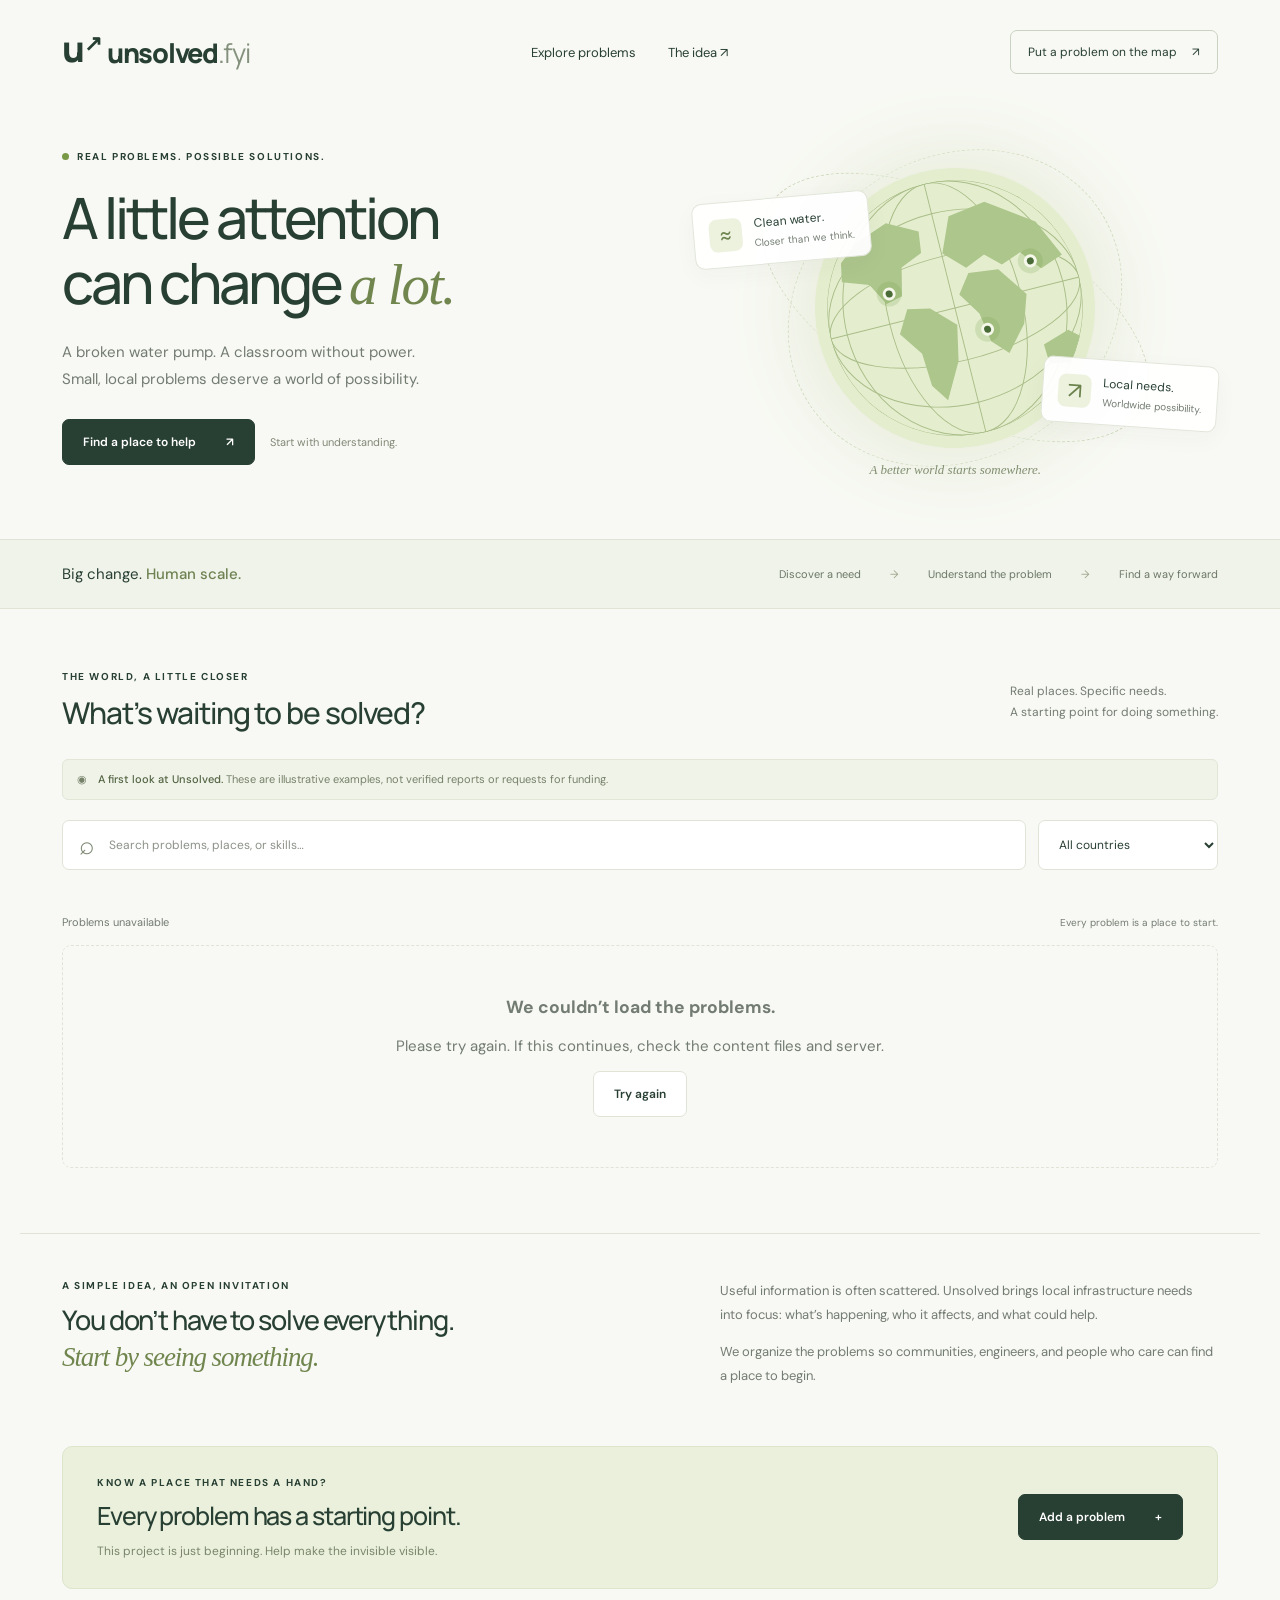
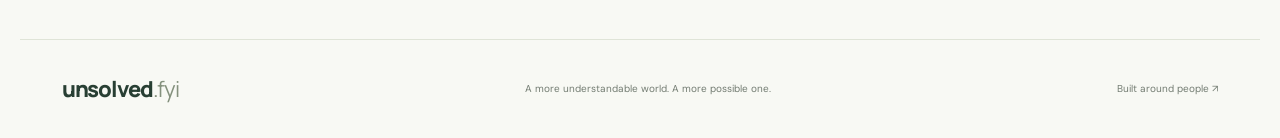
==== site/index.html @ 15fb2cff "Initial commit" ====
<!doctype html>
<html lang="en">
<head>
  <meta charset="utf-8"><meta name="viewport" content="width=device-width, initial-scale=1">
  <meta name="description" content="Discover tangible community problems, understand what is needed, and find a place to help. Unsolved makes local needs easier to understand.">
  <meta name="theme-color" content="#f7f8f2"><title>Unsolved — A little attention can change a lot.</title>
  <link rel="icon" href="data:image/svg+xml,%3Csvg xmlns='http://www.w3.org/2000/svg' viewBox='0 0 40 40'%3E%3Crect width='40' height='40' rx='12' fill='%23294031'/%3E%3Ctext x='8' y='29' fill='%23d6ee9c' font-size='30'%3Eu%3C/text%3E%3C/svg%3E">
  <link rel="stylesheet" href="styles.css"><script src="app.js" defer></script>
</head>
<body>
<a class="skip" href="#explore">Skip to problems</a>
<header class="header wrap"><a class="brand" href="./" aria-label="Unsolved home"><span class="brand-symbol">u<span>↗</span></span>unsolved<span class="brand-fyi">.fyi</span></a><nav aria-label="Main navigation"><a href="#explore">Explore problems</a><a href="#about">The idea <span aria-hidden="true">↗</span></a></nav><a class="header-cta" href="#contribute">Put a problem on the map <span aria-hidden="true">↗</span></a></header>
<main>
<section class="hero wrap"><div class="hero-copy"><p class="eyebrow"><span class="live-dot"></span> REAL PROBLEMS. POSSIBLE SOLUTIONS.</p><h1>A little attention<br>can change <em>a lot.</em></h1><p class="intro">A broken water pump. A classroom without power.<br class="desktop"> Small, local problems deserve a world of possibility.</p><a class="button primary" href="#explore">Find a place to help <span aria-hidden="true">↗</span></a><span class="hero-note">Start with understanding.</span></div><div class="hero-art" aria-hidden="true"><div class="orbit orbit-one"></div><div class="orbit orbit-two"></div><div class="globe"><svg viewBox="0 0 300 300"><defs><clipPath id="circle"><circle cx="150" cy="150" r="137"/></clipPath></defs><g clip-path="url(#circle)" fill="none" stroke="#a9bd88" stroke-width="1"><circle cx="150" cy="150" r="137"/><ellipse cx="150" cy="150" rx="72" ry="137"/><ellipse cx="150" cy="150" rx="119" ry="137"/><ellipse cx="150" cy="150" rx="137" ry="57"/><ellipse cx="150" cy="150" rx="137" ry="104"/><path d="M13 150h274M150 13v274"/><path fill="#adc68c" stroke="none" d="m64 57 36-13 32 17-3 23-24 10-7 30-18 4-13-24-28-10 4-20zm36 82 24 5 24 24-8 38-21 38-13-19-2-36-18-26zm67-86 41-6 48 34 19 41-25 9-18-22-22 8-16-15-22 9-21-21zm6 64 32 4 23 33-10 30-23 27-16-17-5-32-16-25zm60 94 29-9 22 19-12 19-38-8z"/></g></svg><span class="map-pin pin-one"></span><span class="map-pin pin-two"></span><span class="map-pin pin-three"></span></div><div class="float-card float-one"><span class="mini-icon">≈</span><div>Clean water.<small>Closer than we think.</small></div></div><div class="float-card float-two"><span class="mini-icon">↗</span><div>Local needs.<small>Worldwide possibility.</small></div></div><span class="art-caption">A better world starts somewhere.</span></div></section>
<section class="mission-strip"><div class="wrap strip-inner"><p>Big change. <strong>Human scale.</strong></p><span>Discover a need <b>→</b> Understand the problem <b>→</b> Find a way forward</span></div></section>
<section id="explore" class="explore wrap"><div class="section-heading"><div><p class="eyebrow">THE WORLD, A LITTLE CLOSER</p><h2>What’s waiting to be solved?</h2></div><p>Real places. Specific needs.<br>A starting point for doing something.</p></div><div class="sample-notice"><span aria-hidden="true">◉</span><p><strong>A first look at Unsolved.</strong> These are illustrative examples, not verified reports or requests for funding.</p></div><div class="search-row"><label class="search-box"><span aria-hidden="true">⌕</span><input type="search" id="search" placeholder="Search problems, places, or skills…" aria-label="Search problems, places, or skills"></label><label class="country-label"><span class="sr-only">Filter by country</span><select id="country"><option value="">All countries</option></select></label></div><div id="categories" class="categories" role="group" aria-label="Filter by category"></div><div class="results-bar"><span id="result-count" role="status" aria-live="polite">Loading problems…</span><button id="clear" class="text-button" hidden>Clear filters ↺</button><span class="results-hint">Every problem is a place to start.</span></div><div id="problems" class="grid"></div><div id="empty" class="empty" hidden><h3>No problems found.</h3><p>Try another place, skill, or category.</p><button class="button" id="reset">Reset filters</button></div><div id="error" class="empty" hidden><h3>We couldn’t load the problems.</h3><p>Please try again. If this continues, check the content files and server.</p><button class="button" onclick="location.reload()">Try again</button></div></section>
<section class="about wrap" id="about"><div><p class="eyebrow">A SIMPLE IDEA, AN OPEN INVITATION</p><h2>You don’t have to solve everything.<br><em>Start by seeing something.</em></h2></div><div><p>Useful information is often scattered. Unsolved brings local infrastructure needs into focus: what’s happening, who it affects, and what could help.</p><p>We organize the problems so communities, engineers, and people who care can find a place to begin.</p></div></section>
<section class="contribute wrap" id="contribute"><div><p class="eyebrow">KNOW A PLACE THAT NEEDS A HAND?</p><h2>Every problem has a starting point.</h2><p>This project is just beginning. Help make the invisible visible.</p></div><button class="button primary" id="contribute-button">Add a problem <span aria-hidden="true">+</span></button></section>
</main><footer class="wrap"><a class="brand" href="./">unsolved<span class="brand-fyi">.fyi</span></a><span>A more understandable world. A more possible one.</span><a href="#about">Built around people ↗</a></footer>
<dialog id="detail"><button class="close" aria-label="Close dialog">×</button><div id="detail-content"></div></dialog>
<noscript><p class="wrap">Please enable JavaScript to browse and filter the problem records.</p></noscript>
</body></html>
---- site/styles.css ----
@import url('https://fonts.googleapis.com/css2?family=DM+Sans:wght@400;500;600;700&family=Manrope:wght@400;500;600;700;800&display=swap');
:root{--bg:#f8f9f4;--ink:#283f33;--muted:#737c72;--line:#dfe4d7;--lime:#d4ec9b;--green:#304f3a}*{box-sizing:border-box}html{scroll-behavior:smooth;scroll-padding-top:24px}body{margin:0;background:var(--bg);color:var(--ink);font:15px 'DM Sans',sans-serif}button,input,select{font:inherit}button,a,input,select{-webkit-tap-highlight-color:transparent}a{color:inherit;text-decoration:none}button,a,select{cursor:pointer}button:focus-visible,a:focus-visible,input:focus-visible,select:focus-visible{outline:3px solid #74964e;outline-offset:4px}.wrap{max-width:1240px;margin:auto;padding-left:42px;padding-right:42px}.header{height:104px;display:flex;align-items:center;justify-content:space-between;gap:24px}.brand{display:flex;align-items:center;font-family:Manrope,sans-serif;font-size:27px;font-weight:800;letter-spacing:-1.3px}.brand-fyi{font-weight:400;color:#84917d}.brand-symbol{display:inline-block;position:relative;width:35px;height:36px;margin-right:10px;font-size:36px;line-height:29px;letter-spacing:-5px}.brand-symbol span{font-size:22px;position:absolute;right:0;top:-5px}.header nav{display:flex;gap:32px;font-size:13px}.header-cta{font-size:12px;border:1px solid #cad3c2;border-radius:7px;padding:13px 17px}.header-cta span{margin-left:12px}.hero{min-height:435px;display:grid;grid-template-columns:1.2fr 1fr;align-items:center;padding-top:27px;padding-bottom:55px}.eyebrow{font-size:10px;letter-spacing:1.6px;font-weight:700;display:flex;align-items:center;gap:8px}.live-dot{width:7px;height:7px;background:#799947;border-radius:50%}h1,h2,h3,p{margin-top:0}h1{font-family:Manrope,sans-serif;font-size:57px;font-weight:500;letter-spacing:-3px;line-height:1.13;margin:22px 0}em{font-family:Georgia,serif;font-weight:400;color:#71864f}h1 em{letter-spacing:-2px}.intro{font-size:15px;line-height:1.8;color:var(--muted);margin-bottom:26px}.button{display:inline-flex;align-items:center;justify-content:center;gap:30px;padding:14px 20px;border:1px solid var(--line);border-radius:7px;background:white;font-size:12px;font-weight:600;color:var(--ink)}.primary{background:var(--ink);color:white;border-color:var(--ink)}.primary:hover{background:#456043}.hero-note{margin-left:15px;color:#818876;font-size:11px}.hero-art{height:340px;position:relative;display:flex;align-items:center;justify-content:center;isolation:isolate}.globe{width:280px;height:280px;border-radius:50%;background:#e4edcd;transform:rotate(-14deg);position:relative;box-shadow:0 0 70px 20px #e8eddc}.globe svg{width:100%;height:100%}.orbit{position:absolute;border:1px dashed #cbd6b9;border-radius:50%;width:350px;height:300px;transform:rotate(-35deg)}.orbit-two{width:425px;height:205px;transform:rotate(28deg)}.float-card{position:absolute;display:flex;align-items:center;gap:12px;border:1px solid #e2e6da;background:#fffffff2;border-radius:10px;padding:15px;font-size:12px;box-shadow:0 7px 25px #34432e09;transform:rotate(-5deg)}.float-card small{display:block;color:var(--muted);margin-top:5px;font-size:10px}.float-one{left:0;top:59px}.float-two{right:0;bottom:51px;transform:rotate(4deg)}.mini-icon{width:33px;height:33px;background:#edf2df;color:#6b824c;border-radius:8px;display:grid;place-items:center;font-size:23px}.art-caption{position:absolute;bottom:0;font:italic 13px Georgia,serif;color:#818e70}.map-pin{position:absolute;width:13px;height:13px;background:#496b37;border:3px solid #f4f7e9;border-radius:50%;box-shadow:0 0 0 6px #719c4930}.pin-one{top:37%;left:26%}.pin-two{top:58%;left:57%}.pin-three{top:38%;left:78%}.mission-strip{border-top:1px solid var(--line);border-bottom:1px solid var(--line);background:#f0f3e9}.strip-inner{min-height:68px;display:flex;align-items:center;justify-content:space-between}.strip-inner p{margin:0;font-size:15px}.strip-inner p strong{font-weight:500;color:#6e8252}.strip-inner>span{font-size:11px;color:#6b7768}.strip-inner b{font-weight:400;margin:0 26px;color:#9ca68c}.explore{padding-top:61px;padding-bottom:65px}.section-heading{display:flex;justify-content:space-between;align-items:center;margin-bottom:25px}h2{font-family:Manrope,sans-serif;font-size:30px;line-height:1.35;font-weight:500;letter-spacing:-1.1px;margin-bottom:0}.section-heading>p{font-size:12px;color:var(--muted);line-height:1.7;margin:0}.sample-notice{border:1px solid #e1e6d7;border-radius:6px;padding:11px 14px;display:flex;align-items:center;gap:11px;background:#f0f3e8;color:#76816a;font-size:11px;margin-bottom:20px}.sample-notice p{margin:0;line-height:1.6}.sample-notice strong{color:#526343;font-weight:500}.search-row{display:flex;gap:12px}.search-box{display:flex;align-items:center;gap:12px;border:1px solid var(--line);background:white;border-radius:7px;padding:0 16px;flex:1}.search-box>span{font-size:26px;color:#7d8873}.search-box input{width:100%;height:48px;border:0;background:transparent;outline-offset:0;font-size:12px;color:var(--ink)}input::placeholder{color:#8c9389}.country-label select{height:50px;min-width:180px;border:1px solid var(--line);border-radius:7px;padding:0 35px 0 16px;background:white;color:var(--ink);font-size:12px}.categories{display:flex;gap:9px;margin-top:18px;flex-wrap:wrap}.category{background:transparent;border:1px solid var(--line);border-radius:6px;padding:10px 14px;font-size:11px;color:#66735e}.category[aria-pressed=true]{background:var(--ink);color:white;border-color:var(--ink)}.category:hover{border-color:#768c63}.results-bar{display:flex;align-items:center;gap:14px;font-size:11px;color:var(--muted);margin:27px 0 16px}.results-hint{margin-left:auto;font-size:10px}.text-button{background:none;border:0;text-decoration:underline;font-size:11px;color:var(--ink)}.grid{display:grid;grid-template-columns:repeat(3,minmax(0,1fr));gap:20px}.card{background:#fff;border:1px solid var(--line);border-radius:10px;overflow:hidden;transition:transform .18s,box-shadow .18s}.card:hover{transform:translateY(-3px);box-shadow:0 10px 28px #334b3010}.card-top{height:113px;background:var(--tint);position:relative;overflow:hidden;display:flex;align-items:center;padding:23px}.card-icon{font:65px Georgia,serif;color:var(--accent);position:relative;z-index:1}.card-top:after,.card-top:before{content:'';position:absolute;border:1px solid var(--accent);opacity:.18;width:150px;height:150px;border-radius:50%;right:-16px;top:-12px}.card-top:after{right:30px;top:27px;width:100px;height:100px}.sample-tag{position:absolute;right:14px;top:14px;font-size:9px;padding:5px 8px;border-radius:4px;background:#ffffffa8;color:#596653}.card-body{padding:20px}.card-meta{display:flex;align-items:center;justify-content:space-between;gap:6px;margin-bottom:12px;font-size:9px;text-transform:uppercase;letter-spacing:1px;color:#849079}.card h3{font-family:Manrope,sans-serif;font-size:17px;line-height:1.45;letter-spacing:-.4px;font-weight:600;margin-bottom:10px}.card h3 a:after{content:''}.card-summary{color:var(--muted);font-size:12px;line-height:1.75;margin-bottom:17px}.needs{display:flex;gap:5px;flex-wrap:wrap}.need{background:#f4f5ef;border-radius:4px;font-size:9px;padding:5px 7px;color:#7a826e}.card-bottom{margin-top:19px;padding-top:15px;border-top:1px solid #ecefe6;display:flex;justify-content:space-between;align-items:center;font-size:10px;color:#7b8473}.card-bottom a{color:var(--ink);font-weight:600}.about{border-top:1px solid var(--line);padding-top:45px;padding-bottom:45px;display:grid;grid-template-columns:1.2fr 1fr;gap:60px}.about h2{font-size:27px}.about>div>p:not(.eyebrow){font-size:13px;color:var(--muted);line-height:1.85}.contribute{background:#eaf0dc;border:1px solid #dce5cc;border-radius:10px;padding:29px 34px;max-width:1156px;display:flex;align-items:center;justify-content:space-between;gap:20px;margin-bottom:50px}.contribute h2{font-size:25px}.contribute p:last-child{font-size:12px;color:#7a856c;margin:10px 0 0}footer{border-top:1px solid var(--line);min-height:99px;display:flex;align-items:center;justify-content:space-between;gap:20px}footer .brand{font-size:22px}footer>span,footer>a:last-child{font-size:10px;color:var(--muted)}dialog{border:1px solid var(--line);border-radius:16px;padding:36px;max-width:640px;width:calc(100% - 32px);max-height:85vh;color:var(--ink);background:var(--bg)}dialog::backdrop{background:#15281b88;backdrop-filter:blur(3px)}.close{position:absolute;right:14px;top:12px;border:0;background:transparent;font-size:28px;color:var(--ink);padding:4px 10px}dialog h2{margin:18px 0}dialog h3{font-size:14px;margin:24px 0 8px}dialog p,dialog li{font-size:14px;line-height:1.8;color:#687460}dialog a{text-decoration:underline}dialog code{background:#e8eddf;padding:2px 5px;overflow-wrap:anywhere}dialog .detail-label{display:inline-block;background:#e6edda;padding:5px 9px;border-radius:4px;font-size:11px}.empty{text-align:center;padding:50px 20px;border:1px dashed var(--line);border-radius:9px;color:var(--muted)}[hidden]{display:none!important}.sr-only,.skip:not(:focus){position:absolute;width:1px;height:1px;padding:0;margin:-1px;overflow:hidden;clip:rect(0,0,0,0);white-space:nowrap;border:0}.skip:focus{position:fixed;top:8px;left:8px;z-index:10;background:white;padding:12px}
@media(min-width:1450px){.hero{padding-top:45px;padding-bottom:65px}.hero-art{height:360px}}@media(max-width:1000px){.wrap{padding-left:28px;padding-right:28px}h1{font-size:46px}.hero-note{display:block;margin:14px 0}.float-one{left:-5px}.float-two{right:-10px}.globe{width:230px;height:230px}.orbit{width:270px;height:260px}.orbit-two{width:310px;height:175px}.grid{gap:14px}.contribute{margin-left:28px;margin-right:28px}.header nav{gap:20px}.strip-inner b{margin:0 12px}}@media(max-width:720px){.header{height:80px}.header-cta{display:none}.header nav{font-size:11px}.brand{font-size:23px}.hero{grid-template-columns:1fr;padding-top:22px;padding-bottom:30px}.hero-copy{text-align:center}.hero-copy .eyebrow{justify-content:center}h1{font-size:47px}.hero-art{height:280px;margin-top:20px;max-width:390px;width:100%;justify-self:center}.float-one{left:0;top:34px}.float-two{right:0;bottom:40px}.hero-note{display:inline;margin-left:12px}.strip-inner{flex-direction:column;justify-content:center;gap:10px;padding-top:15px;padding-bottom:15px}.strip-inner>span{font-size:9px}.strip-inner b{margin:0 7px}.explore{padding-top:36px;padding-bottom:36px}.section-heading{align-items:flex-start}.section-heading>p{display:none}h2{font-size:25px}.grid{grid-template-columns:repeat(2,minmax(0,1fr))}.country-label select{min-width:135px;width:135px}.card-body{padding:15px}.card-meta{font-size:8px;letter-spacing:.6px}.card h3{font-size:16px}.results-hint{display:none}.about{grid-template-columns:1fr;gap:22px;padding-top:32px;padding-bottom:25px}.about h2{font-size:25px}.contribute{flex-direction:column;align-items:flex-start;padding:25px;margin-bottom:30px}.contribute h2{font-size:23px}footer{flex-wrap:wrap;justify-content:flex-start;padding-top:25px;padding-bottom:25px}footer>span{order:3;width:100%}footer>a:last-child{margin-left:auto}}@media(max-width:440px){.wrap{padding-left:20px;padding-right:20px}.header nav{gap:14px}h1{font-size:42px}.intro{font-size:13px}.hero-note{font-size:9px;margin-left:8px}.grid{grid-template-columns:1fr}.card-top{height:110px}.search-row{flex-direction:column}.country-label select{width:100%}.category{padding:9px 11px}.contribute{margin-left:20px;margin-right:20px}.eyebrow{font-size:9px}.sample-notice{align-items:flex-start}.card-summary{min-height:0}.desktop{display:none}dialog{padding:28px 22px}}
@media(prefers-reduced-motion:reduce){html{scroll-behavior:auto}*{transition:none!important}}

/* Community submissions */
#submission-form{display:grid;gap:17px;margin-top:24px}#submission-form label{display:flex;flex-direction:column;gap:7px;font-size:12px;font-weight:600;min-width:0}.form-row{display:grid;grid-template-columns:1fr 1fr;gap:16px}#submission-form input,#submission-form textarea,#submission-form select{width:100%;border:1px solid #ccd5c3;border-radius:7px;padding:12px;background:white;color:var(--ink);font:inherit;font-size:16px}#submission-form textarea{resize:vertical;min-height:115px}.optional{font-weight:400;color:var(--muted)}dialog .form-note{font-size:11px;line-height:1.7;margin:0;font-weight:400}#submission-form .button{justify-self:start;min-width:165px}button:disabled{opacity:.65;cursor:wait}dialog .form-error{background:#faeae4;border:1px solid #dfb9a9;border-radius:7px;padding:12px;color:#87432f;font-size:12px;margin:0}.form-trap{position:absolute;left:-10000px;width:1px;height:1px;overflow:hidden}.submission-success{text-align:center;padding:15px 0}.submission-success .eyebrow{justify-content:center;margin-top:22px}.success-mark{display:grid;place-items:center;width:64px;height:64px;border-radius:50%;background:var(--lime);font-size:29px;margin:auto}.submission-success .button{margin-top:12px}@media(max-width:520px){.form-row{grid-template-columns:1fr}#submission-form .button{width:100%}}

.help-needs{background:#edf2e4;border:1px solid var(--line);border-radius:9px;padding:18px;margin:22px 0}.help-needs h3{margin-top:0}.help-needs ul{padding-left:20px}.form-actions{display:flex;gap:10px;flex-wrap:wrap}
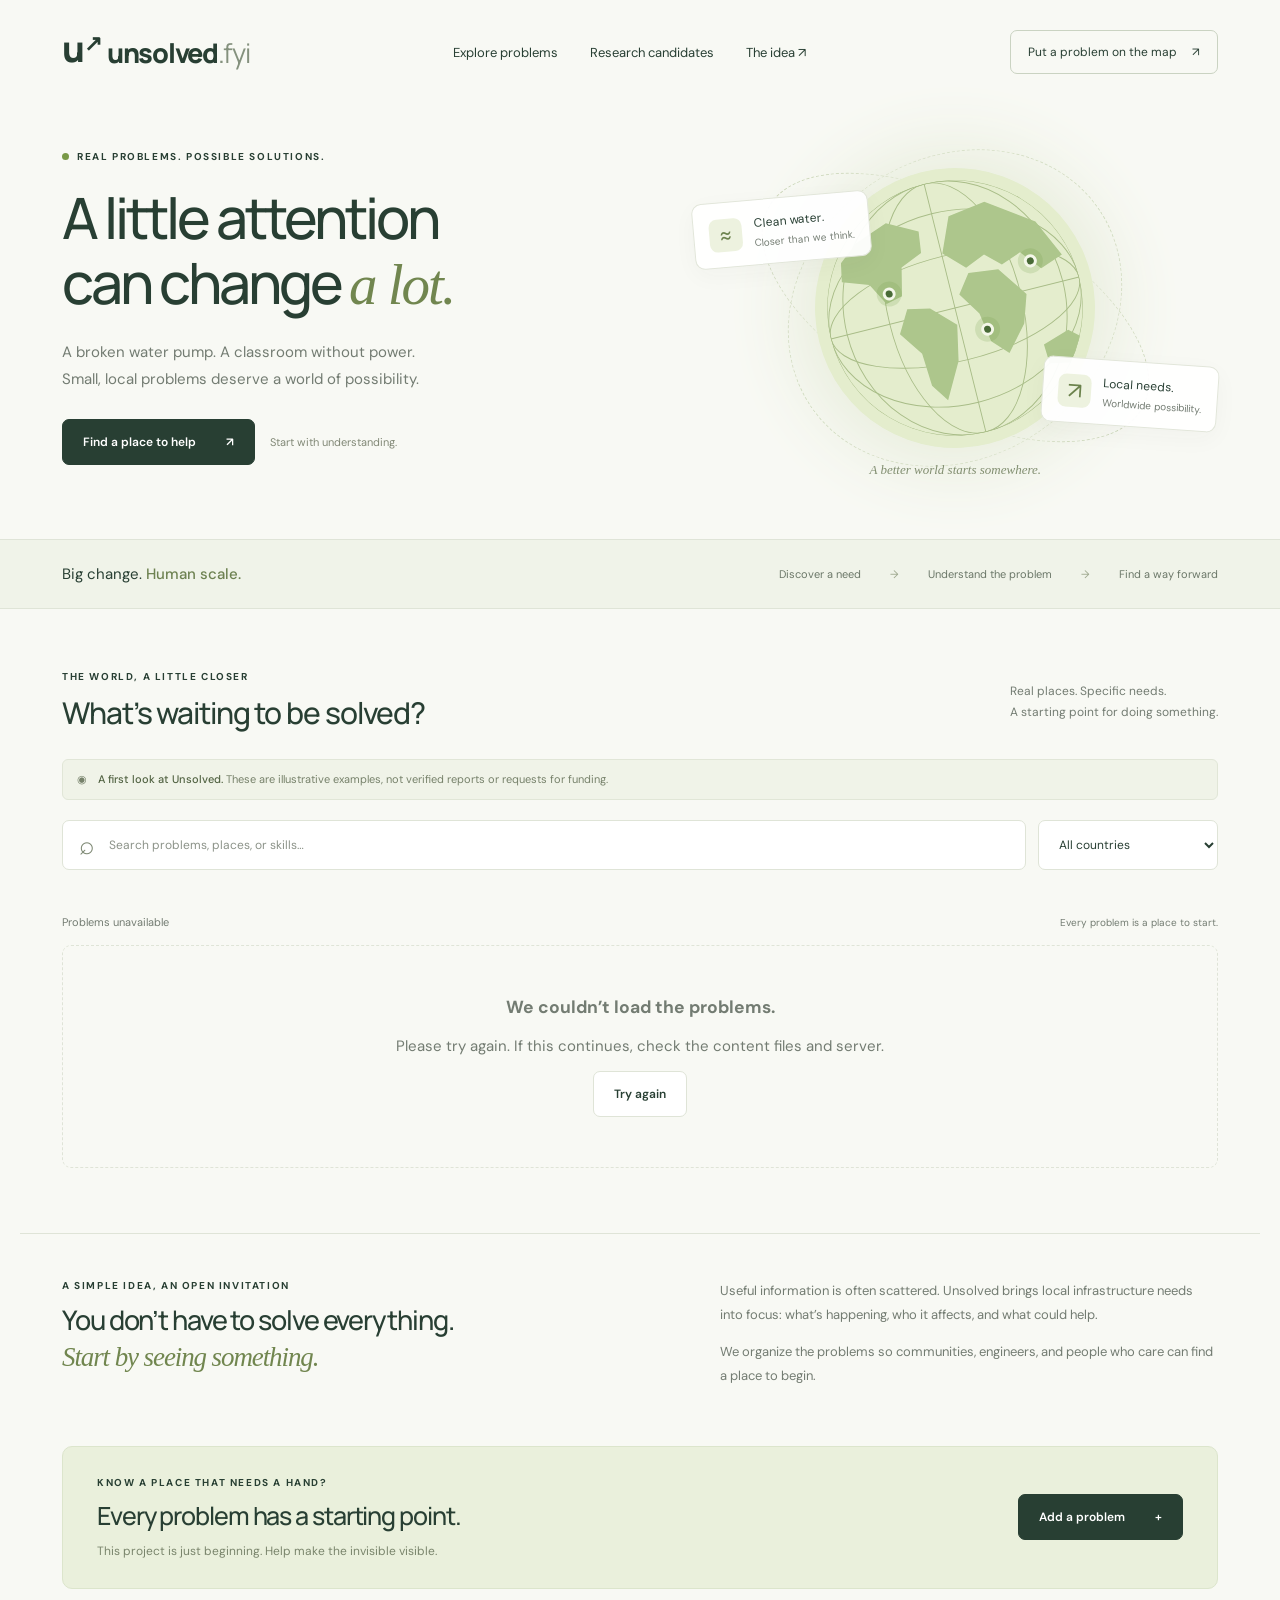
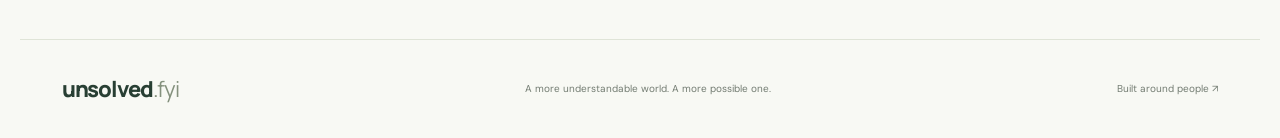
==== commit 54876492: "adding research candidates" ====
--- a/site/index.html
+++ b/site/index.html
@@ -9,7 +9,7 @@
 </head>
 <body>
 <a class="skip" href="#explore">Skip to problems</a>
-<header class="header wrap"><a class="brand" href="./" aria-label="Unsolved home"><span class="brand-symbol">u<span>↗</span></span>unsolved<span class="brand-fyi">.fyi</span></a><nav aria-label="Main navigation"><a href="#explore">Explore problems</a><a href="#about">The idea <span aria-hidden="true">↗</span></a></nav><a class="header-cta" href="#contribute">Put a problem on the map <span aria-hidden="true">↗</span></a></header>
+<header class="header wrap"><a class="brand" href="./" aria-label="Unsolved home"><span class="brand-symbol">u<span>↗</span></span>unsolved<span class="brand-fyi">.fyi</span></a><nav aria-label="Main navigation"><a href="#explore">Explore problems</a><a href="research.html">Research candidates</a><a href="#about">The idea <span aria-hidden="true">↗</span></a></nav><a class="header-cta" href="#contribute">Put a problem on the map <span aria-hidden="true">↗</span></a></header>
 <main>
 <section class="hero wrap"><div class="hero-copy"><p class="eyebrow"><span class="live-dot"></span> REAL PROBLEMS. POSSIBLE SOLUTIONS.</p><h1>A little attention<br>can change <em>a lot.</em></h1><p class="intro">A broken water pump. A classroom without power.<br class="desktop"> Small, local problems deserve a world of possibility.</p><a class="button primary" href="#explore">Find a place to help <span aria-hidden="true">↗</span></a><span class="hero-note">Start with understanding.</span></div><div class="hero-art" aria-hidden="true"><div class="orbit orbit-one"></div><div class="orbit orbit-two"></div><div class="globe"><svg viewBox="0 0 300 300"><defs><clipPath id="circle"><circle cx="150" cy="150" r="137"/></clipPath></defs><g clip-path="url(#circle)" fill="none" stroke="#a9bd88" stroke-width="1"><circle cx="150" cy="150" r="137"/><ellipse cx="150" cy="150" rx="72" ry="137"/><ellipse cx="150" cy="150" rx="119" ry="137"/><ellipse cx="150" cy="150" rx="137" ry="57"/><ellipse cx="150" cy="150" rx="137" ry="104"/><path d="M13 150h274M150 13v274"/><path fill="#adc68c" stroke="none" d="m64 57 36-13 32 17-3 23-24 10-7 30-18 4-13-24-28-10 4-20zm36 82 24 5 24 24-8 38-21 38-13-19-2-36-18-26zm67-86 41-6 48 34 19 41-25 9-18-22-22 8-16-15-22 9-21-21zm6 64 32 4 23 33-10 30-23 27-16-17-5-32-16-25zm60 94 29-9 22 19-12 19-38-8z"/></g></svg><span class="map-pin pin-one"></span><span class="map-pin pin-two"></span><span class="map-pin pin-three"></span></div><div class="float-card float-one"><span class="mini-icon">≈</span><div>Clean water.<small>Closer than we think.</small></div></div><div class="float-card float-two"><span class="mini-icon">↗</span><div>Local needs.<small>Worldwide possibility.</small></div></div><span class="art-caption">A better world starts somewhere.</span></div></section>
 <section class="mission-strip"><div class="wrap strip-inner"><p>Big change. <strong>Human scale.</strong></p><span>Discover a need <b>→</b> Understand the problem <b>→</b> Find a way forward</span></div></section>
--- a/site/styles.css
+++ b/site/styles.css
@@ -7,3 +7,8 @@
 #submission-form{display:grid;gap:17px;margin-top:24px}#submission-form label{display:flex;flex-direction:column;gap:7px;font-size:12px;font-weight:600;min-width:0}.form-row{display:grid;grid-template-columns:1fr 1fr;gap:16px}#submission-form input,#submission-form textarea,#submission-form select{width:100%;border:1px solid #ccd5c3;border-radius:7px;padding:12px;background:white;color:var(--ink);font:inherit;font-size:16px}#submission-form textarea{resize:vertical;min-height:115px}.optional{font-weight:400;color:var(--muted)}dialog .form-note{font-size:11px;line-height:1.7;margin:0;font-weight:400}#submission-form .button{justify-self:start;min-width:165px}button:disabled{opacity:.65;cursor:wait}dialog .form-error{background:#faeae4;border:1px solid #dfb9a9;border-radius:7px;padding:12px;color:#87432f;font-size:12px;margin:0}.form-trap{position:absolute;left:-10000px;width:1px;height:1px;overflow:hidden}.submission-success{text-align:center;padding:15px 0}.submission-success .eyebrow{justify-content:center;margin-top:22px}.success-mark{display:grid;place-items:center;width:64px;height:64px;border-radius:50%;background:var(--lime);font-size:29px;margin:auto}.submission-success .button{margin-top:12px}@media(max-width:520px){.form-row{grid-template-columns:1fr}#submission-form .button{width:100%}}
 
 .help-needs{background:#edf2e4;border:1px solid var(--line);border-radius:9px;padding:18px;margin:22px 0}.help-needs h3{margin-top:0}.help-needs ul{padding-left:20px}.form-actions{display:flex;gap:10px;flex-wrap:wrap}
+
+.research-card h2{font-size:20px}.research-card h3{font-size:12px;margin:18px 0 7px}.research-card p{font-size:12px;line-height:1.7;color:var(--muted)}.research-card .research-status{display:inline-block;background:#edf2e4;border-radius:4px;padding:4px 8px;margin:0 0 12px;color:var(--ink);font-size:10px}.research-card summary{cursor:pointer;color:var(--ink);font-size:12px;margin-top:20px}.research-card a{text-decoration:underline}.research-card li{margin-bottom:12px}.research-card .card-bottom{gap:10px;flex-wrap:wrap}.research-card{align-self:start;overflow-wrap:anywhere}@media(max-width:720px){.header{flex-wrap:wrap;height:auto;min-height:90px;padding-top:15px;padding-bottom:15px}.header nav{flex-wrap:wrap;gap:12px}}
+
+/* Keep research filters comfortable on tablets and small screens. */
+body:has(#research-list) .search-row{flex-wrap:wrap}body:has(#research-list) .search-box{min-width:240px}@media(max-width:720px){body:has(#research-list) .search-box{flex-basis:100%}body:has(#research-list) .country-label{flex:1}body:has(#research-list) .country-label select{width:100%}}
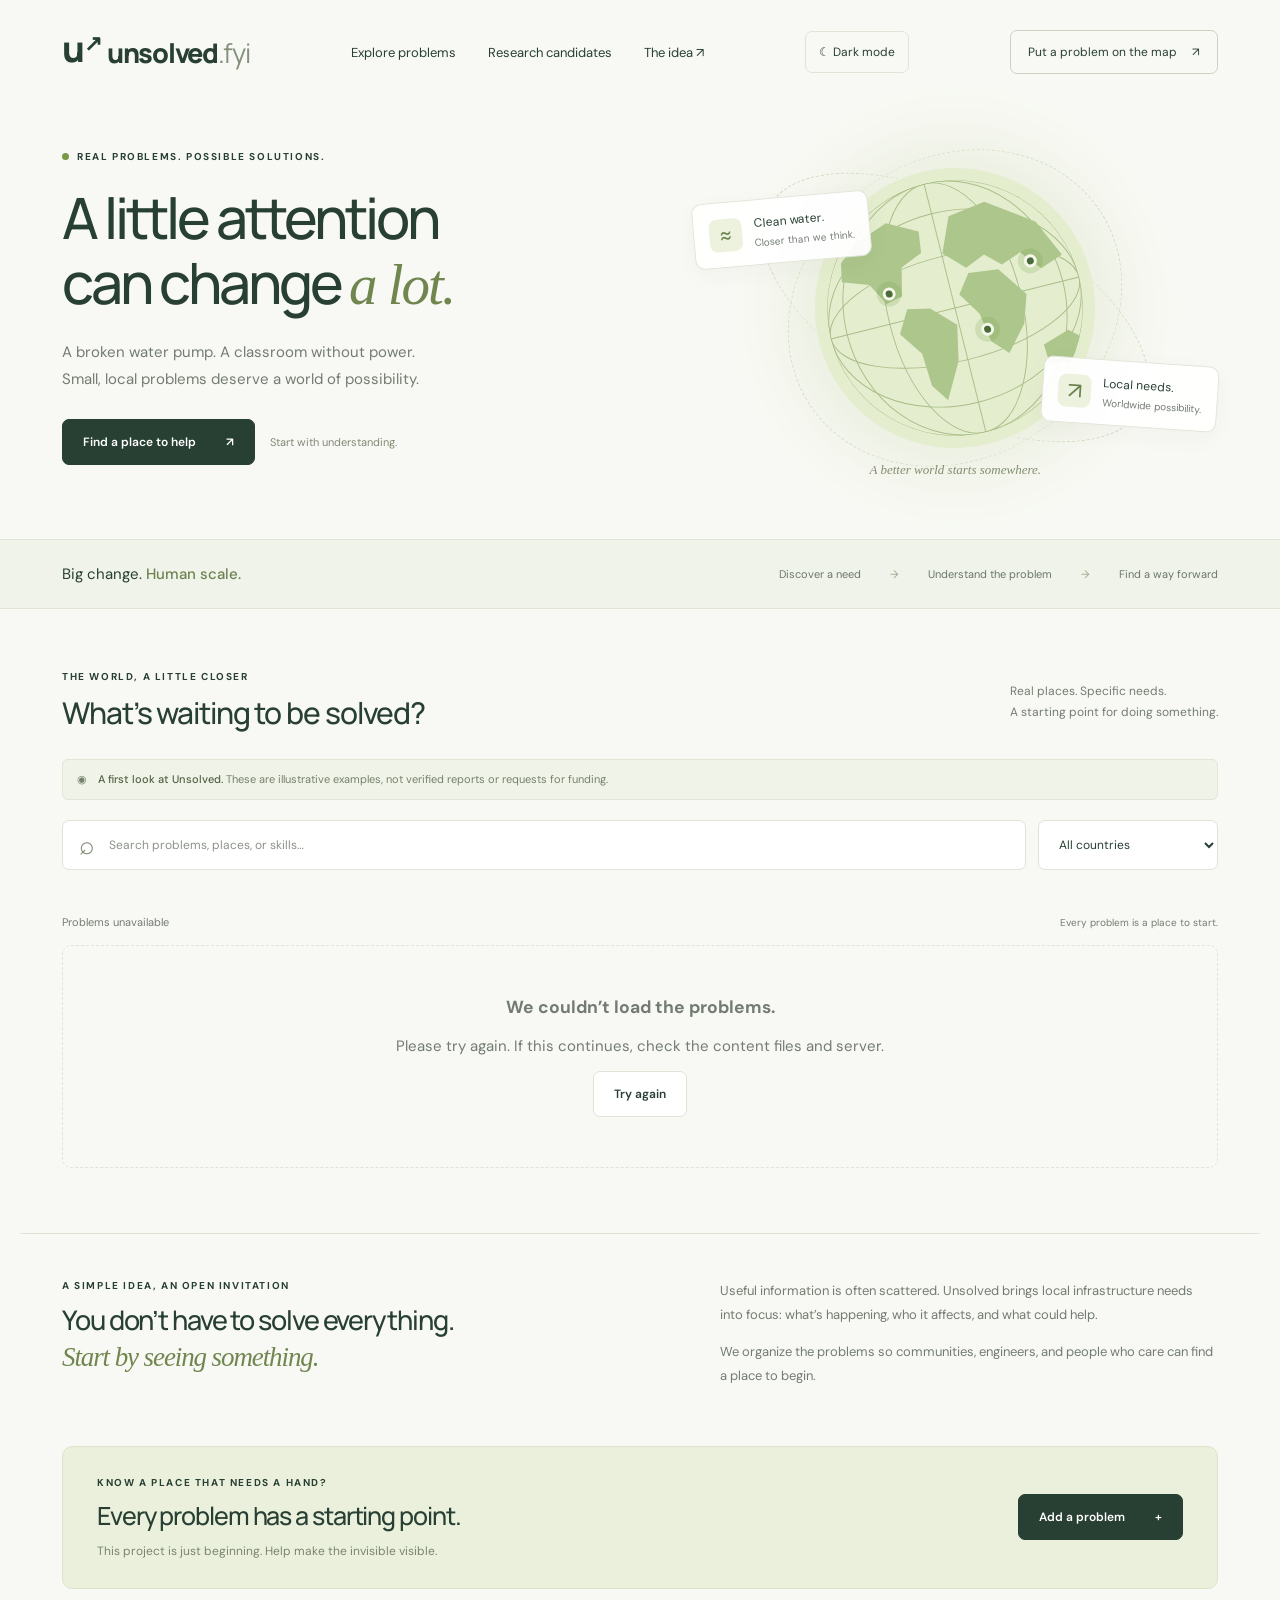
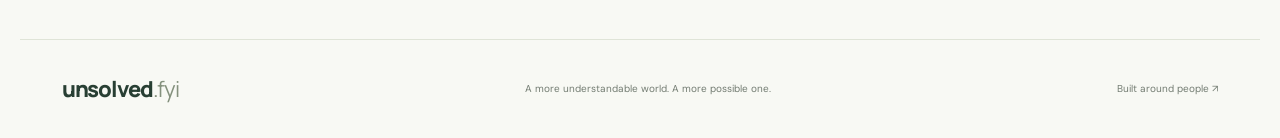
==== commit 890d1db3: "Dark mode" ====
--- a/site/index.html
+++ b/site/index.html
@@ -5,11 +5,11 @@
   <meta name="description" content="Discover tangible community problems, understand what is needed, and find a place to help. Unsolved makes local needs easier to understand.">
   <meta name="theme-color" content="#f7f8f2"><title>Unsolved — A little attention can change a lot.</title>
   <link rel="icon" href="data:image/svg+xml,%3Csvg xmlns='http://www.w3.org/2000/svg' viewBox='0 0 40 40'%3E%3Crect width='40' height='40' rx='12' fill='%23294031'/%3E%3Ctext x='8' y='29' fill='%23d6ee9c' font-size='30'%3Eu%3C/text%3E%3C/svg%3E">
-  <link rel="stylesheet" href="styles.css"><script src="app.js" defer></script>
+  <script src="theme.js"></script><link rel="stylesheet" href="styles.css"><script src="app.js" defer></script>
 </head>
 <body>
 <a class="skip" href="#explore">Skip to problems</a>
-<header class="header wrap"><a class="brand" href="./" aria-label="Unsolved home"><span class="brand-symbol">u<span>↗</span></span>unsolved<span class="brand-fyi">.fyi</span></a><nav aria-label="Main navigation"><a href="#explore">Explore problems</a><a href="research.html">Research candidates</a><a href="#about">The idea <span aria-hidden="true">↗</span></a></nav><a class="header-cta" href="#contribute">Put a problem on the map <span aria-hidden="true">↗</span></a></header>
+<header class="header wrap"><a class="brand" href="./" aria-label="Unsolved home"><span class="brand-symbol">u<span>↗</span></span>unsolved<span class="brand-fyi">.fyi</span></a><nav aria-label="Main navigation"><a href="#explore">Explore problems</a><a href="research.html">Research candidates</a><a href="#about">The idea <span aria-hidden="true">↗</span></a></nav><button id="theme-toggle" class="theme-toggle" type="button" aria-label="Switch to dark mode" aria-pressed="false">☾ Dark mode</button><a class="header-cta" href="#contribute">Put a problem on the map <span aria-hidden="true">↗</span></a></header>
 <main>
 <section class="hero wrap"><div class="hero-copy"><p class="eyebrow"><span class="live-dot"></span> REAL PROBLEMS. POSSIBLE SOLUTIONS.</p><h1>A little attention<br>can change <em>a lot.</em></h1><p class="intro">A broken water pump. A classroom without power.<br class="desktop"> Small, local problems deserve a world of possibility.</p><a class="button primary" href="#explore">Find a place to help <span aria-hidden="true">↗</span></a><span class="hero-note">Start with understanding.</span></div><div class="hero-art" aria-hidden="true"><div class="orbit orbit-one"></div><div class="orbit orbit-two"></div><div class="globe"><svg viewBox="0 0 300 300"><defs><clipPath id="circle"><circle cx="150" cy="150" r="137"/></clipPath></defs><g clip-path="url(#circle)" fill="none" stroke="#a9bd88" stroke-width="1"><circle cx="150" cy="150" r="137"/><ellipse cx="150" cy="150" rx="72" ry="137"/><ellipse cx="150" cy="150" rx="119" ry="137"/><ellipse cx="150" cy="150" rx="137" ry="57"/><ellipse cx="150" cy="150" rx="137" ry="104"/><path d="M13 150h274M150 13v274"/><path fill="#adc68c" stroke="none" d="m64 57 36-13 32 17-3 23-24 10-7 30-18 4-13-24-28-10 4-20zm36 82 24 5 24 24-8 38-21 38-13-19-2-36-18-26zm67-86 41-6 48 34 19 41-25 9-18-22-22 8-16-15-22 9-21-21zm6 64 32 4 23 33-10 30-23 27-16-17-5-32-16-25zm60 94 29-9 22 19-12 19-38-8z"/></g></svg><span class="map-pin pin-one"></span><span class="map-pin pin-two"></span><span class="map-pin pin-three"></span></div><div class="float-card float-one"><span class="mini-icon">≈</span><div>Clean water.<small>Closer than we think.</small></div></div><div class="float-card float-two"><span class="mini-icon">↗</span><div>Local needs.<small>Worldwide possibility.</small></div></div><span class="art-caption">A better world starts somewhere.</span></div></section>
 <section class="mission-strip"><div class="wrap strip-inner"><p>Big change. <strong>Human scale.</strong></p><span>Discover a need <b>→</b> Understand the problem <b>→</b> Find a way forward</span></div></section>
--- a/site/styles.css
+++ b/site/styles.css
@@ -12,3 +12,18 @@
 
 /* Keep research filters comfortable on tablets and small screens. */
 body:has(#research-list) .search-row{flex-wrap:wrap}body:has(#research-list) .search-box{min-width:240px}@media(max-width:720px){body:has(#research-list) .search-box{flex-basis:100%}body:has(#research-list) .country-label{flex:1}body:has(#research-list) .country-label select{width:100%}}
+
+/* Theme shared by the directory, research page, and dialogs. */
+:root{color-scheme:light}.theme-toggle{flex-shrink:0;border:1px solid var(--line);border-radius:7px;padding:11px 13px;background:transparent;color:var(--ink);font-size:12px;min-height:42px}.theme-toggle:hover{background:var(--line)}
+:root[data-theme="dark"]{color-scheme:dark;--bg:#151e19;--ink:#e2eadc;--muted:#a9b4a3;--line:#37463a;--lime:#c4df91;--green:#b8d28c}
+[data-theme="dark"] .card,[data-theme="dark"] .search-box,[data-theme="dark"] .country-label select,[data-theme="dark"] .button,[data-theme="dark"] #submission-form input,[data-theme="dark"] #submission-form textarea,[data-theme="dark"] #submission-form select{background:#202c24;border-color:var(--line);color:var(--ink)}
+[data-theme="dark"] .primary{background:var(--lime);border-color:var(--lime);color:#203222}[data-theme="dark"] .primary:hover{background:#d6edb0}
+[data-theme="dark"] .mission-strip,[data-theme="dark"] .contribute,[data-theme="dark"] .sample-notice,[data-theme="dark"] .help-needs,[data-theme="dark"] .research-card .research-status,[data-theme="dark"] dialog .detail-label,[data-theme="dark"] dialog code{background:#253225;border-color:var(--line);color:#c2d1b6}
+[data-theme="dark"] .sample-notice strong,[data-theme="dark"] .strip-inner p strong,[data-theme="dark"] em{color:#b7d38e}
+[data-theme="dark"] .category{color:#b8c5ad}[data-theme="dark"] .category[aria-pressed="true"]{background:var(--lime);border-color:var(--lime);color:#203222}
+[data-theme="dark"] .card-top{background:color-mix(in srgb,var(--tint) 15%,#1a271f)}[data-theme="dark"] .card-icon{color:color-mix(in srgb,var(--accent) 65%,white)}[data-theme="dark"] .sample-tag{background:#1b2925e6;color:#d0dcc6}
+[data-theme="dark"] .need{background:#2a352b;color:#c1cfb4}[data-theme="dark"] .card-bottom{border-color:var(--line);color:#a9b4a3}
+[data-theme="dark"] .card-meta,[data-theme="dark"] .hero-note,[data-theme="dark"] .strip-inner>span,[data-theme="dark"] .art-caption,[data-theme="dark"] .contribute p:last-child,[data-theme="dark"] dialog p,[data-theme="dark"] dialog li{color:var(--muted)}
+[data-theme="dark"] .float-card{background:#243026f5;border-color:var(--line)}[data-theme="dark"] .mini-icon{background:#35432d;color:#c4df91}[data-theme="dark"] .globe{background:#35492d;box-shadow:0 0 70px 20px #263722}[data-theme="dark"] .globe svg{opacity:.75}[data-theme="dark"] .orbit{border-color:#536248}[data-theme="dark"] .success-mark{color:#203222}
+[data-theme="dark"] dialog .form-error{background:#422b24;border-color:#81533e;color:#ffd0b8}[data-theme="dark"] .skip:focus{background:#202c24}
+@media(min-width:721px) and (max-width:1100px){.header{flex-wrap:wrap;height:auto;padding-top:20px;padding-bottom:20px;gap:16px}.header nav{gap:16px}}
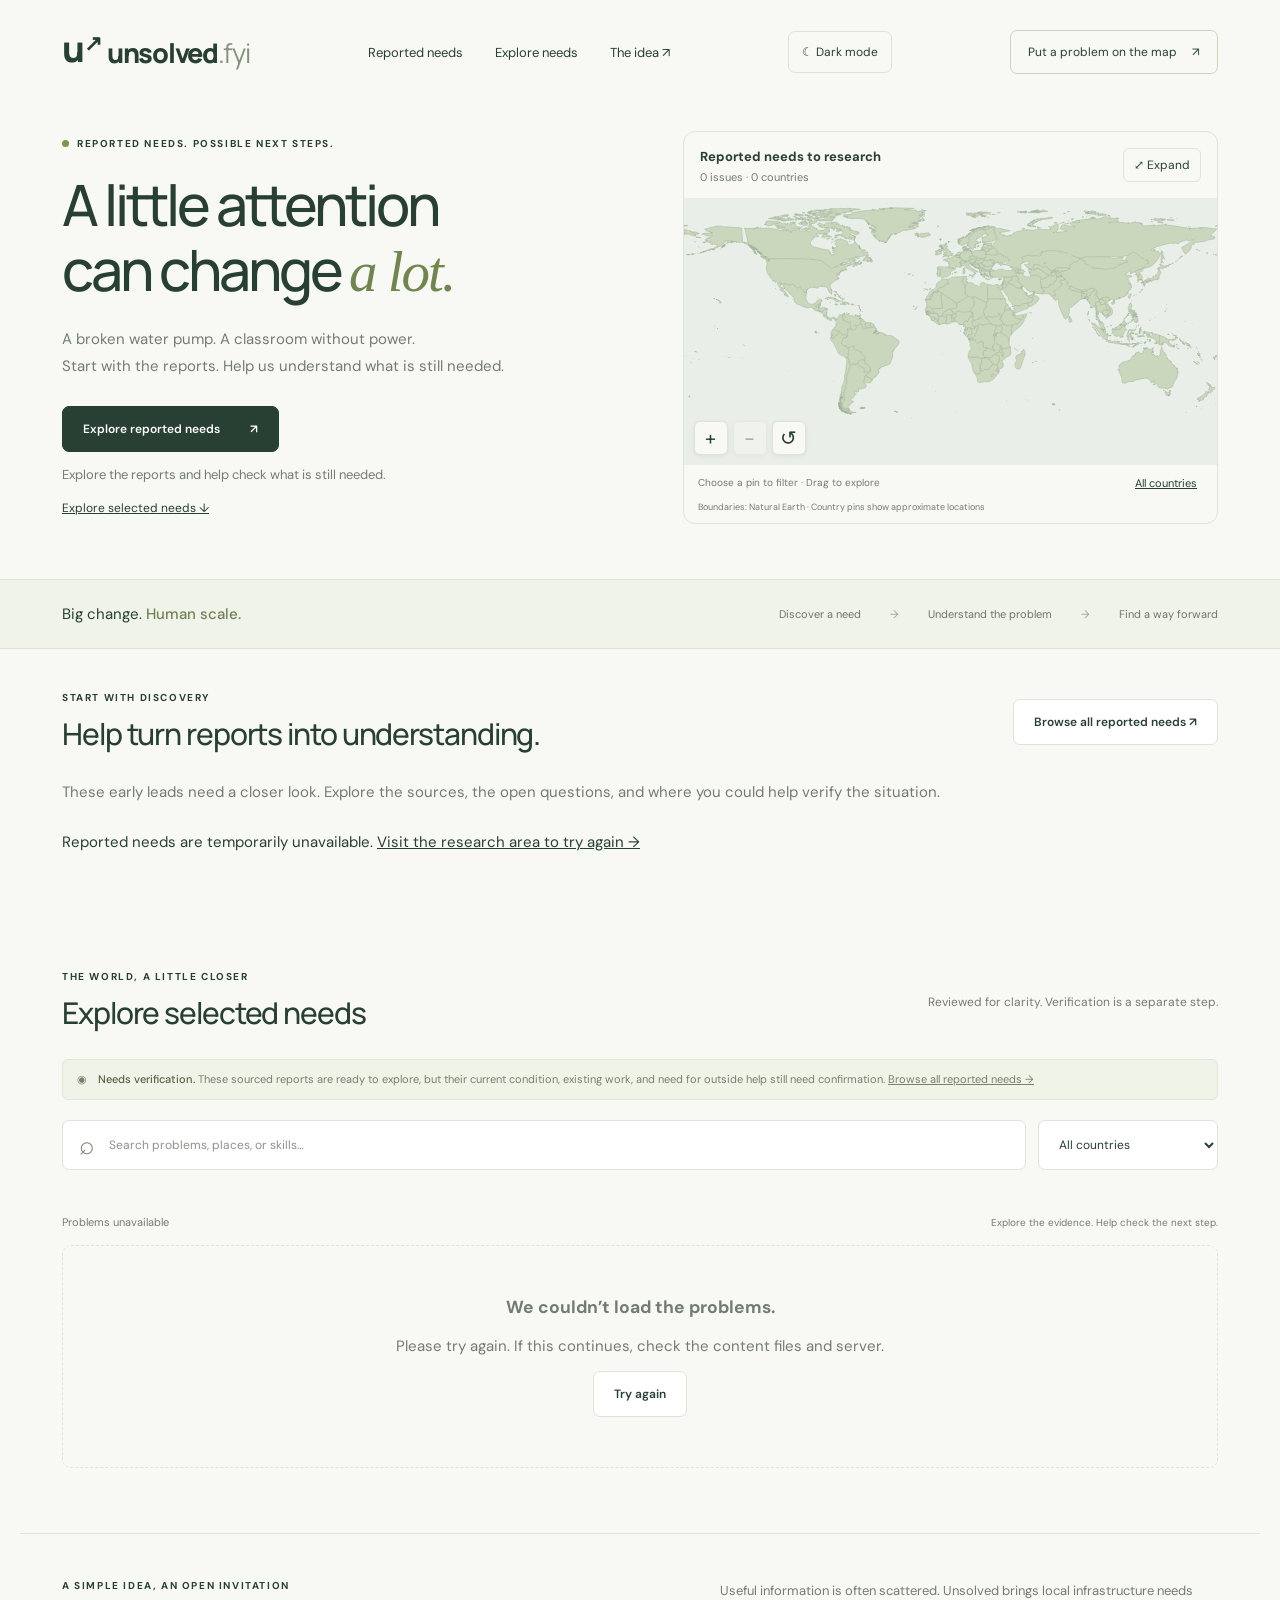
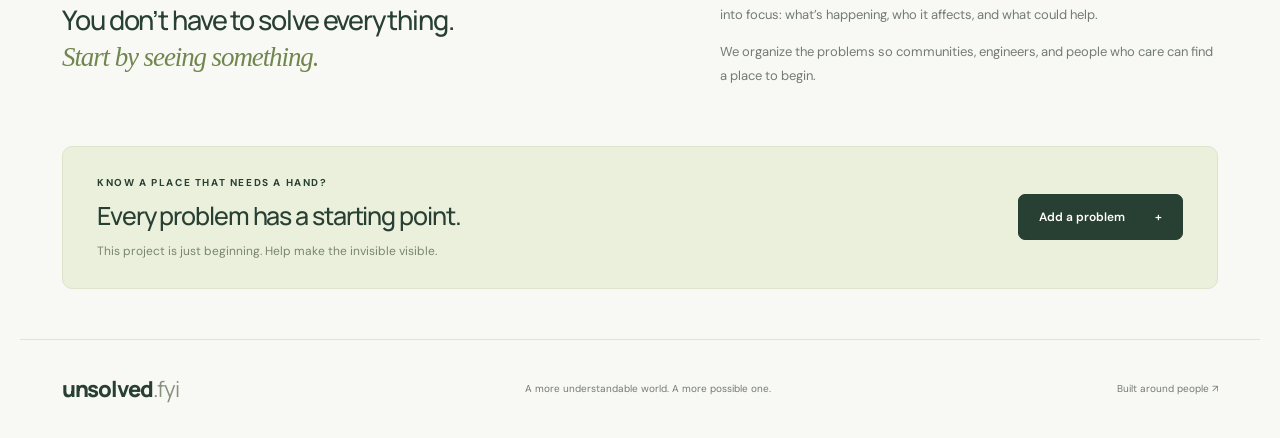
==== commit 37c1540e: "research front view" ====
--- a/site/index.html
+++ b/site/index.html
@@ -5,15 +5,15 @@
   <meta name="description" content="Discover tangible community problems, understand what is needed, and find a place to help. Unsolved makes local needs easier to understand.">
   <meta name="theme-color" content="#f7f8f2"><title>Unsolved — A little attention can change a lot.</title>
   <link rel="icon" href="data:image/svg+xml,%3Csvg xmlns='http://www.w3.org/2000/svg' viewBox='0 0 40 40'%3E%3Crect width='40' height='40' rx='12' fill='%23294031'/%3E%3Ctext x='8' y='29' fill='%23d6ee9c' font-size='30'%3Eu%3C/text%3E%3C/svg%3E">
-  <script src="theme.js"></script><link rel="stylesheet" href="styles.css"><script src="app.js" defer></script>
+  <script src="theme.js"></script><link rel="stylesheet" href="styles.css"><script src="issue-map.js" defer></script><script src="app.js" defer></script>
 </head>
 <body>
-<a class="skip" href="#explore">Skip to problems</a>
-<header class="header wrap"><a class="brand" href="./" aria-label="Unsolved home"><span class="brand-symbol">u<span>↗</span></span>unsolved<span class="brand-fyi">.fyi</span></a><nav aria-label="Main navigation"><a href="#explore">Explore problems</a><a href="research.html">Research candidates</a><a href="#about">The idea <span aria-hidden="true">↗</span></a></nav><button id="theme-toggle" class="theme-toggle" type="button" aria-label="Switch to dark mode" aria-pressed="false">☾ Dark mode</button><a class="header-cta" href="#contribute">Put a problem on the map <span aria-hidden="true">↗</span></a></header>
+<a class="skip" href="#explore">Skip to needs</a>
+<header class="header wrap"><a class="brand" href="./" aria-label="Unsolved home"><span class="brand-symbol">u<span>↗</span></span>unsolved<span class="brand-fyi">.fyi</span></a><nav aria-label="Main navigation"><a href="research.html">Reported needs</a><a href="#explore">Explore needs</a><a href="#about">The idea <span aria-hidden="true">↗</span></a></nav><button id="theme-toggle" class="theme-toggle" type="button" aria-label="Switch to dark mode" aria-pressed="false">☾ Dark mode</button><a class="header-cta" href="#contribute">Put a problem on the map <span aria-hidden="true">↗</span></a></header>
 <main>
-<section class="hero wrap"><div class="hero-copy"><p class="eyebrow"><span class="live-dot"></span> REAL PROBLEMS. POSSIBLE SOLUTIONS.</p><h1>A little attention<br>can change <em>a lot.</em></h1><p class="intro">A broken water pump. A classroom without power.<br class="desktop"> Small, local problems deserve a world of possibility.</p><a class="button primary" href="#explore">Find a place to help <span aria-hidden="true">↗</span></a><span class="hero-note">Start with understanding.</span></div><div class="hero-art" aria-hidden="true"><div class="orbit orbit-one"></div><div class="orbit orbit-two"></div><div class="globe"><svg viewBox="0 0 300 300"><defs><clipPath id="circle"><circle cx="150" cy="150" r="137"/></clipPath></defs><g clip-path="url(#circle)" fill="none" stroke="#a9bd88" stroke-width="1"><circle cx="150" cy="150" r="137"/><ellipse cx="150" cy="150" rx="72" ry="137"/><ellipse cx="150" cy="150" rx="119" ry="137"/><ellipse cx="150" cy="150" rx="137" ry="57"/><ellipse cx="150" cy="150" rx="137" ry="104"/><path d="M13 150h274M150 13v274"/><path fill="#adc68c" stroke="none" d="m64 57 36-13 32 17-3 23-24 10-7 30-18 4-13-24-28-10 4-20zm36 82 24 5 24 24-8 38-21 38-13-19-2-36-18-26zm67-86 41-6 48 34 19 41-25 9-18-22-22 8-16-15-22 9-21-21zm6 64 32 4 23 33-10 30-23 27-16-17-5-32-16-25zm60 94 29-9 22 19-12 19-38-8z"/></g></svg><span class="map-pin pin-one"></span><span class="map-pin pin-two"></span><span class="map-pin pin-three"></span></div><div class="float-card float-one"><span class="mini-icon">≈</span><div>Clean water.<small>Closer than we think.</small></div></div><div class="float-card float-two"><span class="mini-icon">↗</span><div>Local needs.<small>Worldwide possibility.</small></div></div><span class="art-caption">A better world starts somewhere.</span></div></section>
+<section class="hero wrap"><div class="hero-copy"><p class="eyebrow"><span class="live-dot"></span> REPORTED NEEDS. POSSIBLE NEXT STEPS.</p><h1>A little attention<br>can change <em>a lot.</em></h1><p class="intro">A broken water pump. A classroom without power.<br class="desktop"> Start with the reports. Help us understand what is still needed.</p><a class="button primary" href="research.html">Explore reported needs <span aria-hidden="true">↗</span></a><p id="reported-total" class="hero-note">Discover reported needs around the world.</p><a class="text-button hero-secondary" href="#explore">Explore selected needs ↓</a></div><section class="issue-map" aria-label="Research candidates world map"><div class="map-heading"><div><strong>Reported needs to research</strong><p id="map-summary" aria-live="polite">Loading map…</p></div><button type="button" id="map-expand" aria-label="Expand world map">⤢ <span>Expand</span></button></div><div class="map-canvas"><svg id="world-map" viewBox="0 0 720 360" aria-label="World map with selectable country counts"><g id="map-geography"></g><g id="map-pins"></g></svg><div class="map-controls"><button type="button" id="map-zoom-in" aria-label="Zoom in">+</button><button type="button" id="map-zoom-out" aria-label="Zoom out">−</button><button type="button" id="map-home" aria-label="Reset map view">↺</button></div></div><div class="map-footer"><span>Choose a pin to filter · Drag to explore</span><button type="button" id="map-clear" class="text-button">All countries</button></div><p id="map-unmapped" hidden></p><small class="map-credit">Boundaries: Natural Earth · Country pins show approximate locations</small></section><dialog id="map-dialog" aria-label="Expanded world map"><div id="map-expanded-host"></div></dialog></section>
 <section class="mission-strip"><div class="wrap strip-inner"><p>Big change. <strong>Human scale.</strong></p><span>Discover a need <b>→</b> Understand the problem <b>→</b> Find a way forward</span></div></section>
-<section id="explore" class="explore wrap"><div class="section-heading"><div><p class="eyebrow">THE WORLD, A LITTLE CLOSER</p><h2>What’s waiting to be solved?</h2></div><p>Real places. Specific needs.<br>A starting point for doing something.</p></div><div class="sample-notice"><span aria-hidden="true">◉</span><p><strong>A first look at Unsolved.</strong> These are illustrative examples, not verified reports or requests for funding.</p></div><div class="search-row"><label class="search-box"><span aria-hidden="true">⌕</span><input type="search" id="search" placeholder="Search problems, places, or skills…" aria-label="Search problems, places, or skills"></label><label class="country-label"><span class="sr-only">Filter by country</span><select id="country"><option value="">All countries</option></select></label></div><div id="categories" class="categories" role="group" aria-label="Filter by category"></div><div class="results-bar"><span id="result-count" role="status" aria-live="polite">Loading problems…</span><button id="clear" class="text-button" hidden>Clear filters ↺</button><span class="results-hint">Every problem is a place to start.</span></div><div id="problems" class="grid"></div><div id="empty" class="empty" hidden><h3>No problems found.</h3><p>Try another place, skill, or category.</p><button class="button" id="reset">Reset filters</button></div><div id="error" class="empty" hidden><h3>We couldn’t load the problems.</h3><p>Please try again. If this continues, check the content files and server.</p><button class="button" onclick="location.reload()">Try again</button></div></section>
+<section class="research-preview wrap" aria-labelledby="research-preview-title"><div class="section-heading"><div><p class="eyebrow">START WITH DISCOVERY</p><h2 id="research-preview-title">Help turn reports into understanding.</h2></div><a class="button" href="research.html">Browse all reported needs ↗</a></div><p class="intro">These early leads need a closer look. Explore the sources, the open questions, and where you could help verify the situation.</p><div id="research-preview" class="grid"></div><p id="research-preview-message" hidden>Reported needs are temporarily unavailable. <a href="research.html">Visit the research area to try again →</a></p></section><section id="explore" class="explore wrap"><div class="section-heading"><div><p class="eyebrow">THE WORLD, A LITTLE CLOSER</p><h2>Explore selected needs</h2></div><p>Reviewed for clarity. Verification is a separate step.</p></div><div class="sample-notice"><span aria-hidden="true">◉</span><p><strong>Needs verification.</strong> These sourced reports are ready to explore, but their current condition, existing work, and need for outside help still need confirmation. <a href="research.html">Browse all reported needs →</a></p></div><div class="search-row"><label class="search-box"><span aria-hidden="true">⌕</span><input type="search" id="search" placeholder="Search problems, places, or skills…" aria-label="Search problems, places, or skills"></label><label class="country-label"><span class="sr-only">Filter by country</span><select id="country"><option value="">All countries</option></select></label></div><div id="categories" class="categories" role="group" aria-label="Filter by category"></div><div class="results-bar"><span id="result-count" role="status" aria-live="polite">Loading needs…</span><button id="clear" class="text-button" hidden>Clear filters ↺</button><span class="results-hint">Explore the evidence. Help check the next step.</span></div><div id="problems" class="grid"></div><div id="empty" class="empty" hidden><h3>No matching needs yet.</h3><p>Try another filter, or explore the reported needs we’re still researching.</p><a class="button primary" href="research.html">Explore reported needs ↗</a><button class="button" id="reset">Reset filters</button></div><div id="error" class="empty" hidden><h3>We couldn’t load the problems.</h3><p>Please try again. If this continues, check the content files and server.</p><button class="button" onclick="location.reload()">Try again</button></div></section>
 <section class="about wrap" id="about"><div><p class="eyebrow">A SIMPLE IDEA, AN OPEN INVITATION</p><h2>You don’t have to solve everything.<br><em>Start by seeing something.</em></h2></div><div><p>Useful information is often scattered. Unsolved brings local infrastructure needs into focus: what’s happening, who it affects, and what could help.</p><p>We organize the problems so communities, engineers, and people who care can find a place to begin.</p></div></section>
 <section class="contribute wrap" id="contribute"><div><p class="eyebrow">KNOW A PLACE THAT NEEDS A HAND?</p><h2>Every problem has a starting point.</h2><p>This project is just beginning. Help make the invisible visible.</p></div><button class="button primary" id="contribute-button">Add a problem <span aria-hidden="true">+</span></button></section>
 </main><footer class="wrap"><a class="brand" href="./">unsolved<span class="brand-fyi">.fyi</span></a><span>A more understandable world. A more possible one.</span><a href="#about">Built around people ↗</a></footer>
--- a/site/styles.css
+++ b/site/styles.css
@@ -27,3 +27,10 @@
 [data-theme="dark"] .float-card{background:#243026f5;border-color:var(--line)}[data-theme="dark"] .mini-icon{background:#35432d;color:#c4df91}[data-theme="dark"] .globe{background:#35492d;box-shadow:0 0 70px 20px #263722}[data-theme="dark"] .globe svg{opacity:.75}[data-theme="dark"] .orbit{border-color:#536248}[data-theme="dark"] .success-mark{color:#203222}
 [data-theme="dark"] dialog .form-error{background:#422b24;border-color:#81533e;color:#ffd0b8}[data-theme="dark"] .skip:focus{background:#202c24}
 @media(min-width:721px) and (max-width:1100px){.header{flex-wrap:wrap;height:auto;padding-top:20px;padding-bottom:20px;gap:16px}.header nav{gap:16px}}
+
+/* Research map */
+.research-overview{display:grid;grid-template-columns:1fr minmax(340px,44%);gap:32px;align-items:center;margin-bottom:28px}.research-overview h1{letter-spacing:-2px}.research-overview .intro{margin-bottom:0}.issue-map{min-width:0;border:1px solid var(--line);border-radius:12px;background:var(--bg);overflow:hidden}.map-heading{display:flex;justify-content:space-between;align-items:center;gap:12px;padding:14px 16px}.map-heading strong{font-size:13px}.map-heading p{font-size:11px;color:var(--muted);margin:4px 0 0}.map-heading button,.map-controls button{border:1px solid var(--line);background:var(--bg);color:var(--ink);border-radius:6px;min-width:34px;min-height:34px}.map-heading button{padding:6px 10px;font-size:12px}.map-canvas{position:relative;background:#e9efe8;overflow:hidden}.map-canvas svg{display:block;width:100%;aspect-ratio:2;touch-action:none;cursor:grab}.map-canvas svg:active{cursor:grabbing}#map-geography path{fill:#cad7bc;stroke:#a5b59b;stroke-width:.5;vector-effect:non-scaling-stroke}.map-pin{cursor:pointer}.map-pin circle{fill:#304f3a;stroke:#f8f9f4;stroke-width:1.4}.map-pin text{fill:white;font:700 10px 'DM Sans',sans-serif;pointer-events:none}.map-pin:hover circle,.map-pin:focus circle,.map-pin[aria-pressed="true"] circle{fill:#a3c768;stroke:#283f33;stroke-width:2.5}.map-pin:hover text,.map-pin:focus text,.map-pin[aria-pressed="true"] text{fill:#18291e}.map-pin:focus{outline:none}.map-controls{position:absolute;left:10px;bottom:10px;display:flex;gap:5px}.map-controls button{font-size:20px;box-shadow:0 1px 4px #0001}.map-controls button:disabled{cursor:default;opacity:.4}.map-footer{display:flex;justify-content:space-between;align-items:center;gap:12px;padding:10px 14px;font-size:10px;color:var(--muted)}.map-footer .text-button{font-size:11px;white-space:nowrap}.map-credit{display:block;padding:0 14px 10px;font-size:9px;color:var(--muted)}#map-unmapped{font-size:11px;padding:0 14px}#map-dialog{width:min(1200px,95vw);max-width:95vw;max-height:95dvh;padding:0;border:1px solid var(--line);border-radius:14px;background:var(--bg);color:var(--ink)}#map-dialog::backdrop{background:#102218b3}#map-dialog .issue-map{border:0}#map-dialog .map-canvas svg{max-height:70dvh}#map-dialog .map-heading{padding:18px}#map-dialog .map-heading strong{font-size:18px}[data-theme="dark"] .map-canvas{background:#192922}[data-theme="dark"] #map-geography path{fill:#3d513a;stroke:#6b7d61}
+@media(max-width:800px){.research-overview{grid-template-columns:1fr;gap:24px}.issue-map{width:100%}.map-canvas svg{max-height:320px}.map-heading button,.map-controls button{min-height:40px;min-width:40px}}
+
+/* Lead visitors from discovery into careful review. */
+.hero:has(.issue-map){grid-template-columns:1.1fr 1fr;gap:32px}.hero .hero-note{display:block;margin:14px 0;color:var(--muted);font-size:13px}.hero-secondary{display:inline-block;font-size:12px}.research-preview{padding-top:42px;padding-bottom:42px}.research-preview .section-heading{gap:20px}.research-preview .section-heading .button{flex-shrink:0}.research-preview .research-card h2 a:hover{text-decoration:underline}.sample-notice a{text-decoration:underline}.research-card:target{outline:3px solid #74964e;outline-offset:4px}#empty .button{margin:6px}#research-preview-message a{text-decoration:underline}@media(max-width:800px){.hero:has(.issue-map){grid-template-columns:1fr}.research-preview .section-heading{flex-wrap:wrap}.research-preview .section-heading h2{font-size:25px}}
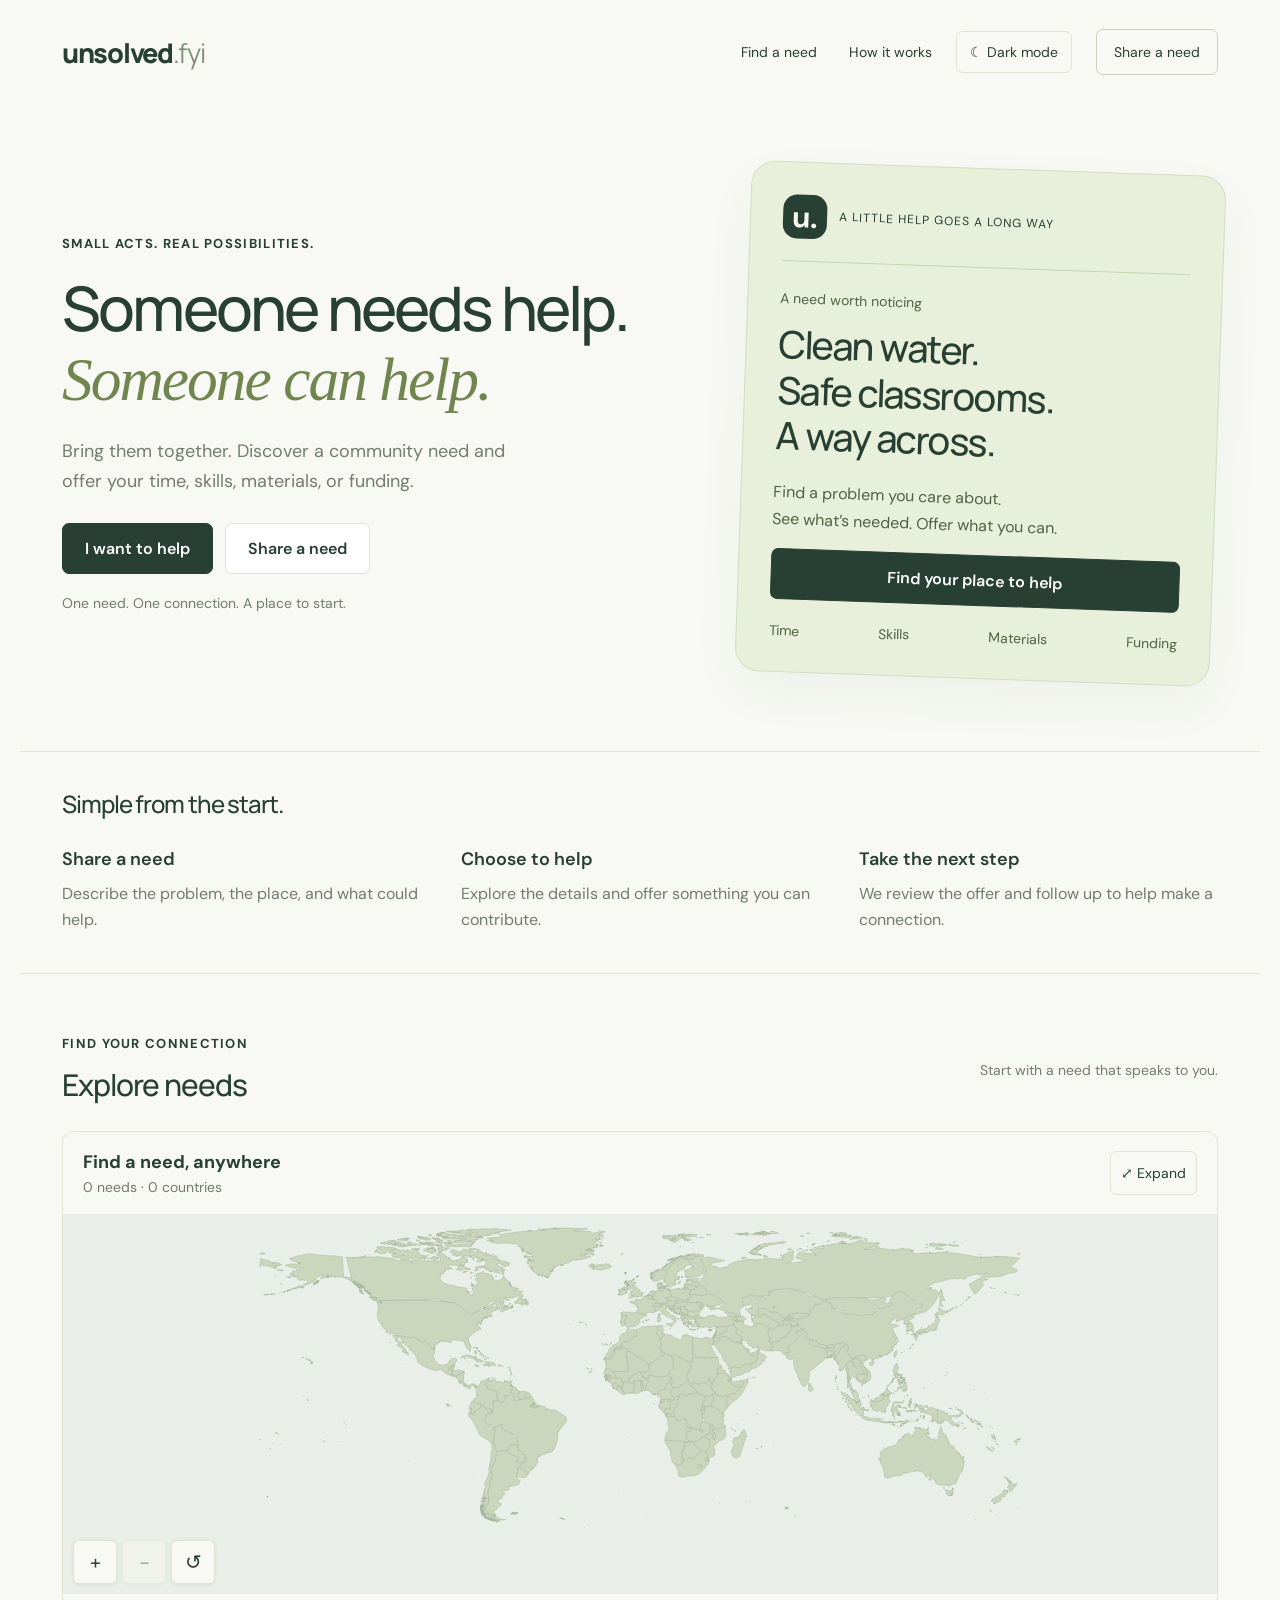
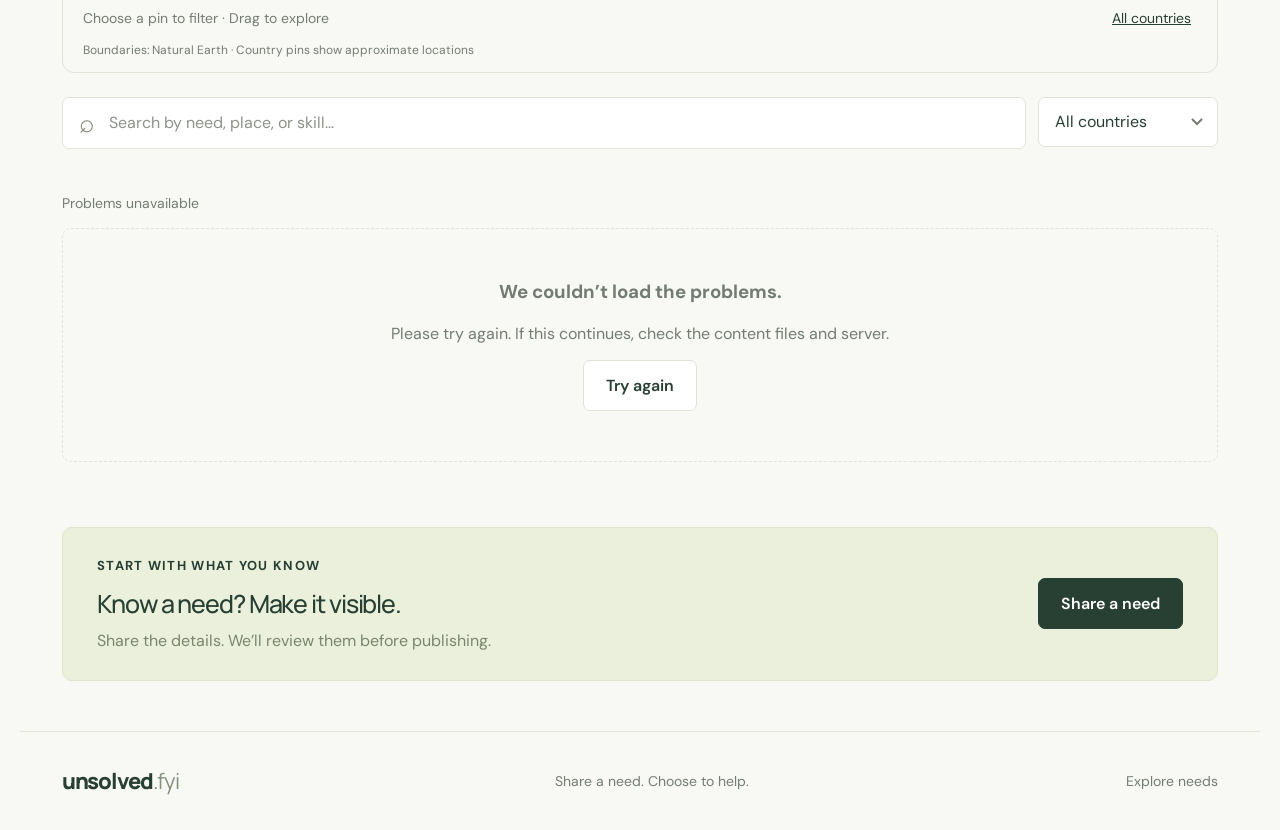
==== commit 968c158f: "Update design" ====
--- a/site/index.html
+++ b/site/index.html
@@ -2,21 +2,20 @@
 <html lang="en">
 <head>
   <meta charset="utf-8"><meta name="viewport" content="width=device-width, initial-scale=1">
-  <meta name="description" content="Discover tangible community problems, understand what is needed, and find a place to help. Unsolved makes local needs easier to understand.">
-  <meta name="theme-color" content="#f7f8f2"><title>Unsolved — A little attention can change a lot.</title>
+  <meta name="description" content="Share a community need. Find a way to help. Connect practical problems with people who can move them forward.">
+  <meta name="theme-color" content="#f7f8f2"><title>Unsolved — Share a need. Choose to help.</title>
   <link rel="icon" href="data:image/svg+xml,%3Csvg xmlns='http://www.w3.org/2000/svg' viewBox='0 0 40 40'%3E%3Crect width='40' height='40' rx='12' fill='%23294031'/%3E%3Ctext x='8' y='29' fill='%23d6ee9c' font-size='30'%3Eu%3C/text%3E%3C/svg%3E">
-  <script src="theme.js"></script><link rel="stylesheet" href="styles.css"><script src="issue-map.js" defer></script><script src="app.js" defer></script>
+  <script src="theme.js"></script><link rel="stylesheet" href="styles.css"><script src="needs-data.js" defer></script><script src="issue-map.js" defer></script><script src="app.js" defer></script>
 </head>
-<body>
+<body class="landing">
 <a class="skip" href="#explore">Skip to needs</a>
-<header class="header wrap"><a class="brand" href="./" aria-label="Unsolved home"><span class="brand-symbol">u<span>↗</span></span>unsolved<span class="brand-fyi">.fyi</span></a><nav aria-label="Main navigation"><a href="research.html">Reported needs</a><a href="#explore">Explore needs</a><a href="#about">The idea <span aria-hidden="true">↗</span></a></nav><button id="theme-toggle" class="theme-toggle" type="button" aria-label="Switch to dark mode" aria-pressed="false">☾ Dark mode</button><a class="header-cta" href="#contribute">Put a problem on the map <span aria-hidden="true">↗</span></a></header>
+<header class="header wrap"><a class="brand" href="./" aria-label="Unsolved home">unsolved<span class="brand-fyi">.fyi</span></a><nav aria-label="Main navigation"><a href="#explore">Find a need</a><a href="#about">How it works</a></nav><button id="theme-toggle" class="theme-toggle" type="button" aria-label="Switch to dark mode" aria-pressed="false">☾ Dark mode</button><a class="header-cta" href="#contribute">Share a need</a></header>
 <main>
-<section class="hero wrap"><div class="hero-copy"><p class="eyebrow"><span class="live-dot"></span> REPORTED NEEDS. POSSIBLE NEXT STEPS.</p><h1>A little attention<br>can change <em>a lot.</em></h1><p class="intro">A broken water pump. A classroom without power.<br class="desktop"> Start with the reports. Help us understand what is still needed.</p><a class="button primary" href="research.html">Explore reported needs <span aria-hidden="true">↗</span></a><p id="reported-total" class="hero-note">Discover reported needs around the world.</p><a class="text-button hero-secondary" href="#explore">Explore selected needs ↓</a></div><section class="issue-map" aria-label="Research candidates world map"><div class="map-heading"><div><strong>Reported needs to research</strong><p id="map-summary" aria-live="polite">Loading map…</p></div><button type="button" id="map-expand" aria-label="Expand world map">⤢ <span>Expand</span></button></div><div class="map-canvas"><svg id="world-map" viewBox="0 0 720 360" aria-label="World map with selectable country counts"><g id="map-geography"></g><g id="map-pins"></g></svg><div class="map-controls"><button type="button" id="map-zoom-in" aria-label="Zoom in">+</button><button type="button" id="map-zoom-out" aria-label="Zoom out">−</button><button type="button" id="map-home" aria-label="Reset map view">↺</button></div></div><div class="map-footer"><span>Choose a pin to filter · Drag to explore</span><button type="button" id="map-clear" class="text-button">All countries</button></div><p id="map-unmapped" hidden></p><small class="map-credit">Boundaries: Natural Earth · Country pins show approximate locations</small></section><dialog id="map-dialog" aria-label="Expanded world map"><div id="map-expanded-host"></div></dialog></section>
-<section class="mission-strip"><div class="wrap strip-inner"><p>Big change. <strong>Human scale.</strong></p><span>Discover a need <b>→</b> Understand the problem <b>→</b> Find a way forward</span></div></section>
-<section class="research-preview wrap" aria-labelledby="research-preview-title"><div class="section-heading"><div><p class="eyebrow">START WITH DISCOVERY</p><h2 id="research-preview-title">Help turn reports into understanding.</h2></div><a class="button" href="research.html">Browse all reported needs ↗</a></div><p class="intro">These early leads need a closer look. Explore the sources, the open questions, and where you could help verify the situation.</p><div id="research-preview" class="grid"></div><p id="research-preview-message" hidden>Reported needs are temporarily unavailable. <a href="research.html">Visit the research area to try again →</a></p></section><section id="explore" class="explore wrap"><div class="section-heading"><div><p class="eyebrow">THE WORLD, A LITTLE CLOSER</p><h2>Explore selected needs</h2></div><p>Reviewed for clarity. Verification is a separate step.</p></div><div class="sample-notice"><span aria-hidden="true">◉</span><p><strong>Needs verification.</strong> These sourced reports are ready to explore, but their current condition, existing work, and need for outside help still need confirmation. <a href="research.html">Browse all reported needs →</a></p></div><div class="search-row"><label class="search-box"><span aria-hidden="true">⌕</span><input type="search" id="search" placeholder="Search problems, places, or skills…" aria-label="Search problems, places, or skills"></label><label class="country-label"><span class="sr-only">Filter by country</span><select id="country"><option value="">All countries</option></select></label></div><div id="categories" class="categories" role="group" aria-label="Filter by category"></div><div class="results-bar"><span id="result-count" role="status" aria-live="polite">Loading needs…</span><button id="clear" class="text-button" hidden>Clear filters ↺</button><span class="results-hint">Explore the evidence. Help check the next step.</span></div><div id="problems" class="grid"></div><div id="empty" class="empty" hidden><h3>No matching needs yet.</h3><p>Try another filter, or explore the reported needs we’re still researching.</p><a class="button primary" href="research.html">Explore reported needs ↗</a><button class="button" id="reset">Reset filters</button></div><div id="error" class="empty" hidden><h3>We couldn’t load the problems.</h3><p>Please try again. If this continues, check the content files and server.</p><button class="button" onclick="location.reload()">Try again</button></div></section>
-<section class="about wrap" id="about"><div><p class="eyebrow">A SIMPLE IDEA, AN OPEN INVITATION</p><h2>You don’t have to solve everything.<br><em>Start by seeing something.</em></h2></div><div><p>Useful information is often scattered. Unsolved brings local infrastructure needs into focus: what’s happening, who it affects, and what could help.</p><p>We organize the problems so communities, engineers, and people who care can find a place to begin.</p></div></section>
-<section class="contribute wrap" id="contribute"><div><p class="eyebrow">KNOW A PLACE THAT NEEDS A HAND?</p><h2>Every problem has a starting point.</h2><p>This project is just beginning. Help make the invisible visible.</p></div><button class="button primary" id="contribute-button">Add a problem <span aria-hidden="true">+</span></button></section>
-</main><footer class="wrap"><a class="brand" href="./">unsolved<span class="brand-fyi">.fyi</span></a><span>A more understandable world. A more possible one.</span><a href="#about">Built around people ↗</a></footer>
+<section class="hero wrap"><div class="hero-copy"><p class="eyebrow">SMALL ACTS. REAL POSSIBILITIES.</p><h1>Someone needs help.<br><em>Someone can help.</em></h1><p class="intro">Bring them together. Discover a community need and offer your time, skills, materials, or funding.</p><div class="hero-actions"><a class="button primary" href="#explore">I want to help</a><button class="button" data-share-need>Share a need</button></div><p class="hero-note">One need. One connection. A place to start.</p></div><aside class="connection-card" aria-label="How a connection starts"><div class="connection-top"><span class="connection-mark" aria-hidden="true">u.</span><span>A LITTLE HELP GOES A LONG WAY</span></div><p class="connection-label">A need worth noticing</p><h2>Clean water.<br>Safe classrooms.<br>A way across.</h2><p>Find a problem you care about.<br>See what’s needed. Offer what you can.</p><a class="button primary" href="#explore">Find your place to help</a><div class="connection-foot"><span>Time</span><span>Skills</span><span>Materials</span><span>Funding</span></div></aside></section>
+<section class="how-it-works wrap" id="about" aria-labelledby="how-title"><h2 id="how-title">Simple from the start.</h2><div class="how-grid"><article><h3>Share a need</h3><p>Describe the problem, the place, and what could help.</p></article><article><h3>Choose to help</h3><p>Explore the details and offer something you can contribute.</p></article><article><h3>Take the next step</h3><p>We review the offer and follow up to help make a connection.</p></article></div></section>
+<section id="explore" class="explore wrap"><div class="section-heading"><div><p class="eyebrow">FIND YOUR CONNECTION</p><h2>Explore needs</h2></div><p>Start with a need that speaks to you.</p></div><section class="issue-map" aria-label="World map of needs"><div class="map-heading"><div><strong>Find a need, anywhere</strong><p id="map-summary" aria-live="polite">Loading map…</p></div><button type="button" id="map-expand" aria-label="Expand world map">⤢ <span>Expand</span></button></div><div class="map-canvas"><svg id="world-map" viewBox="0 0 720 360" aria-label="World map with selectable need counts by country"><g id="map-geography"></g><g id="map-pins"></g></svg><div class="map-controls"><button type="button" id="map-zoom-in" aria-label="Zoom in">+</button><button type="button" id="map-zoom-out" aria-label="Zoom out">−</button><button type="button" id="map-home" aria-label="Reset map view">↺</button></div></div><div class="map-footer"><span>Choose a pin to filter · Drag to explore</span><button type="button" id="map-clear" class="text-button">All countries</button></div><p id="map-unmapped" hidden></p><small class="map-credit">Boundaries: Natural Earth · Country pins show approximate locations</small></section><dialog id="map-dialog" aria-label="Expanded world map"><div id="map-expanded-host"></div></dialog><div class="search-row"><label class="search-box"><span aria-hidden="true">⌕</span><input type="search" id="search" placeholder="Search by need, place, or skill…" aria-label="Search problems, places, or skills"></label><label class="country-label"><span class="sr-only">Filter by country</span><select id="country"><option value="">All countries</option></select></label></div><div id="categories" class="categories" role="group" aria-label="Filter by category"></div><div class="results-bar"><span id="result-count" role="status" aria-live="polite">Loading needs…</span><button id="clear" class="text-button" hidden>Clear filters ↺</button><span class="results-hint">Explore the evidence. Help check the next step.</span></div><p id="load-warning" class="sample-notice" role="status" hidden>Some needs could not load. Refresh to see the complete list.</p><div id="problems" class="grid"></div><div class="more-needs"><button class="button" id="load-more" hidden>Show more needs</button></div><div id="empty" class="empty" hidden><h3>No matching needs yet.</h3><p>Try another search or reset the filters.</p><button class="button" id="reset">Reset filters</button></div><div id="error" class="empty" hidden><h3>We couldn’t load the problems.</h3><p>Please try again. If this continues, check the content files and server.</p><button class="button" onclick="location.reload()">Try again</button></div></section>
+<section class="contribute wrap" id="contribute"><div><p class="eyebrow">START WITH WHAT YOU KNOW</p><h2>Know a need? Make it visible.</h2><p>Share the details. We’ll review them before publishing.</p></div><button class="button primary" id="contribute-button">Share a need</button></section>
+</main><footer class="wrap"><a class="brand" href="./">unsolved<span class="brand-fyi">.fyi</span></a><span>Share a need. Choose to help.</span><a href="#explore">Explore needs</a></footer>
 <dialog id="detail"><button class="close" aria-label="Close dialog">×</button><div id="detail-content"></div></dialog>
 <noscript><p class="wrap">Please enable JavaScript to browse and filter the problem records.</p></noscript>
 </body></html>
--- a/site/styles.css
+++ b/site/styles.css
@@ -34,3 +34,16 @@
 
 /* Lead visitors from discovery into careful review. */
 .hero:has(.issue-map){grid-template-columns:1.1fr 1fr;gap:32px}.hero .hero-note{display:block;margin:14px 0;color:var(--muted);font-size:13px}.hero-secondary{display:inline-block;font-size:12px}.research-preview{padding-top:42px;padding-bottom:42px}.research-preview .section-heading{gap:20px}.research-preview .section-heading .button{flex-shrink:0}.research-preview .research-card h2 a:hover{text-decoration:underline}.sample-notice a{text-decoration:underline}.research-card:target{outline:3px solid #74964e;outline-offset:4px}#empty .button{margin:6px}#research-preview-message a{text-decoration:underline}@media(max-width:800px){.hero:has(.issue-map){grid-template-columns:1fr}.research-preview .section-heading{flex-wrap:wrap}.research-preview .section-heading h2{font-size:25px}}
+
+/* A focused landing page, shared with the future mobile experience. */
+.landing{font-size:16px}.landing .header{gap:24px}.landing .header nav{margin-left:auto;font-size:14px}.landing .header-cta{font-size:14px;min-height:44px;display:inline-flex;align-items:center}.landing .theme-toggle{font-size:14px}.landing .hero{grid-template-columns:1.3fr 1fr;gap:64px;padding-top:64px;padding-bottom:72px}.landing h1{font-size:clamp(40px,4.8vw,62px);line-height:1.12;letter-spacing:-2.8px}.landing .eyebrow{font-size:13px;letter-spacing:1.3px}.landing .intro{font-size:18px;line-height:1.7;max-width:460px}.landing .button{font-size:16px;min-height:50px;padding:14px 22px;gap:12px}.hero-actions{display:flex;gap:12px;flex-wrap:wrap}.landing .hero-note{margin:20px 0 0;font-size:14px;color:var(--muted)}.connection-card{background:#e8efda;border:1px solid #d2dec1;border-radius:24px;padding:32px;transform:rotate(2deg);box-shadow:0 20px 50px #283f330c}.connection-top{display:flex;align-items:center;gap:12px;border-bottom:1px solid #c7d5b6;padding-bottom:22px;margin-bottom:28px}.connection-top>span:last-child{font-size:12px;letter-spacing:1px;line-height:1.6}.connection-mark{display:grid;place-items:center;width:44px;height:44px;border-radius:14px;background:var(--ink);color:var(--bg);font-size:30px;font-weight:700}.connection-label{font-size:14px;color:#526343}.connection-card h2{font-size:38px;line-height:1.2;letter-spacing:-1.5px;margin-bottom:20px}.connection-card>p:not(.connection-label){font-size:16px;line-height:1.7;color:#526343}.connection-card .button{width:100%}.connection-foot{display:flex;justify-content:space-between;gap:8px;margin-top:22px;font-size:14px;color:#526343}.how-it-works{padding-top:36px;padding-bottom:40px;border-top:1px solid var(--line);border-bottom:1px solid var(--line)}.how-it-works>h2{font-size:24px;margin-bottom:26px}.how-grid{display:grid;grid-template-columns:repeat(3,1fr);gap:40px}.how-grid h3{font-size:18px;font-weight:600;margin-bottom:10px}.how-grid p{font-size:16px;color:var(--muted);line-height:1.65;margin:0}.landing .section-heading>p{font-size:14px}.landing .sample-notice{font-size:14px;padding:14px 16px}.landing .search-box input,.landing .country-label select{font-size:16px;min-height:50px}.landing .country-label select{appearance:none;background-image:url("data:image/svg+xml,%3Csvg xmlns='http://www.w3.org/2000/svg' width='12' height='8' viewBox='0 0 12 8'%3E%3Cpath d='m1 1 5 5 5-5' fill='none' stroke='%23737c72' stroke-width='2'/%3E%3C/svg%3E");background-repeat:no-repeat;background-position:right 14px center}.landing .category{font-size:14px;min-height:44px}.landing .results-bar,.landing .text-button{font-size:14px}.landing .results-hint{display:none}.landing .card-top{height:88px}.landing .card-meta{font-size:13px;letter-spacing:.5px}.landing .card h3{font-size:20px}.landing .card-summary{font-size:16px;line-height:1.65}.landing .need{font-size:13px}.landing .card-bottom{font-size:14px;gap:10px;flex-wrap:wrap}.landing .contribute p:last-child{font-size:16px}.landing footer>span,.landing footer>a:last-child{font-size:14px}.landing #submission-form label{font-size:16px}.landing .form-note{font-size:14px}.landing dialog p,.landing dialog li{font-size:16px}[data-theme="dark"] .landing .connection-card{background:#253225;border-color:var(--line)}[data-theme="dark"] .landing .connection-top{border-color:var(--line)}[data-theme="dark"] .landing .connection-label,[data-theme="dark"] .landing .connection-card>p,[data-theme="dark"] .landing .connection-foot{color:var(--muted)}
+@media(max-width:900px){.landing .hero{gap:32px}.landing .header nav{gap:16px}.landing .connection-card{padding:24px;transform:none}.connection-card h2{font-size:32px}.landing .grid{grid-template-columns:1fr}.landing .card-top{display:none}}
+@media(max-width:720px){.landing .header{display:flex;gap:12px;padding-top:20px;padding-bottom:20px}.landing .header .brand{margin-right:auto}.landing .header nav{order:3;width:100%;margin:0;justify-content:center;gap:32px}.landing .header-cta{display:none}.landing .theme-toggle{padding:8px 10px}.landing .hero{grid-template-columns:1fr;gap:32px;padding-top:32px;padding-bottom:36px}.landing .hero-copy{text-align:left}.landing .hero-copy .eyebrow{justify-content:flex-start}.landing h1{font-size:clamp(36px,8.5vw,54px);letter-spacing:-1.8px}.landing .intro{font-size:17px}.hero-actions{flex-wrap:nowrap}.hero-actions .button{flex:1;padding:14px 12px}.landing .connection-card{border-radius:18px}.connection-card h2{font-size:30px}.connection-top{margin-bottom:20px;padding-bottom:16px}.how-grid{grid-template-columns:1fr;gap:24px}.how-it-works{padding-top:28px;padding-bottom:28px}.landing .section-heading{margin-bottom:20px}.landing .section-heading h2{font-size:28px}.landing .form-row{grid-template-columns:1fr}.landing .contribute{gap:24px}.landing .contribute .button{width:100%}.landing footer{gap:16px}.landing footer>span{order:3}}
+
+.origin-icon{display:inline-flex;vertical-align:middle;margin-right:7px;color:var(--muted)}.origin-icon svg{width:17px;height:17px;fill:none;stroke:currentColor;stroke-width:1.4;stroke-linecap:round;stroke-linejoin:round}.card-meta>span:first-child{display:inline-flex;align-items:center}.more-needs{display:flex;justify-content:center;margin-top:28px}.more-needs:has([hidden]){display:none}
+
+.verification-badge{display:inline-flex;align-items:center;gap:6px;padding:5px 9px;border-radius:5px;background:#fbf2df;color:#79581d;font-size:13px}.verification-badge svg{width:16px;height:16px;fill:none;stroke:currentColor;stroke-width:1.5;stroke-linecap:round;stroke-linejoin:round}[data-theme="dark"] .verification-badge{background:#3c3320;color:#edca88}.landing .card-meta{align-items:flex-start}.landing .card-meta>span:first-child{display:block;line-height:1.5}
+
+/* Keep the welcoming hero card and give geographic discovery its own space. */
+.landing .explore>.issue-map{margin-bottom:24px}.landing .explore>.issue-map .map-canvas svg{max-height:380px}.landing .map-heading{padding:18px 20px}.landing .map-heading strong{font-size:18px}.landing .map-heading p{font-size:14px}.landing .map-heading button{font-size:14px;min-height:44px}.landing .map-footer{font-size:14px;padding:14px 20px}.landing .map-credit{font-size:12px;padding:0 20px 14px}.landing .map-controls button{min-width:44px;min-height:44px}.landing #map-unmapped{font-size:14px}.landing #map-dialog .map-canvas svg{max-height:70dvh}
+@media(max-width:720px){.landing .connection-card{transform:rotate(1deg)}.landing .map-heading{padding:14px;gap:8px}.landing .map-heading strong{font-size:16px}.landing .map-footer{padding:12px 14px;align-items:flex-start;flex-wrap:wrap;gap:10px}.landing .map-credit{padding-left:14px;padding-right:14px}.landing .explore>.issue-map .map-canvas svg{max-height:none}.landing .map-heading p{line-height:1.5}}
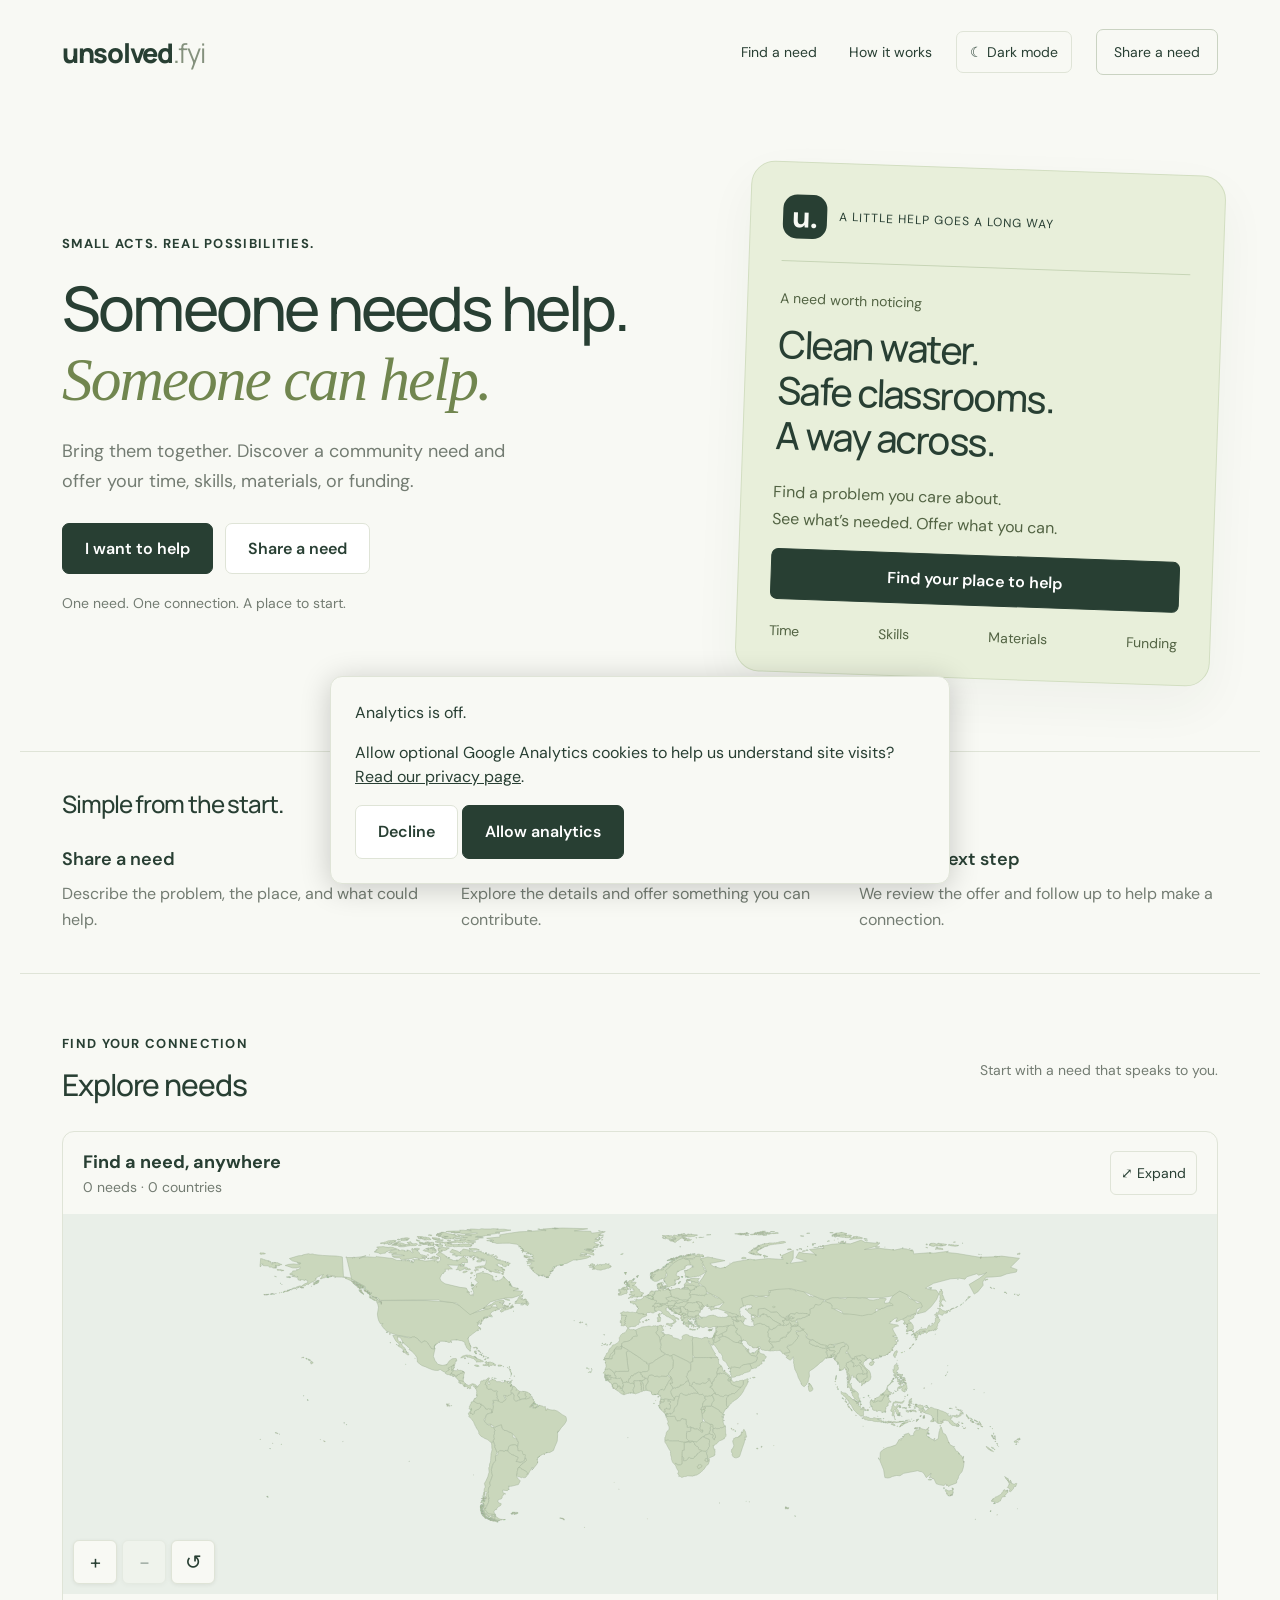
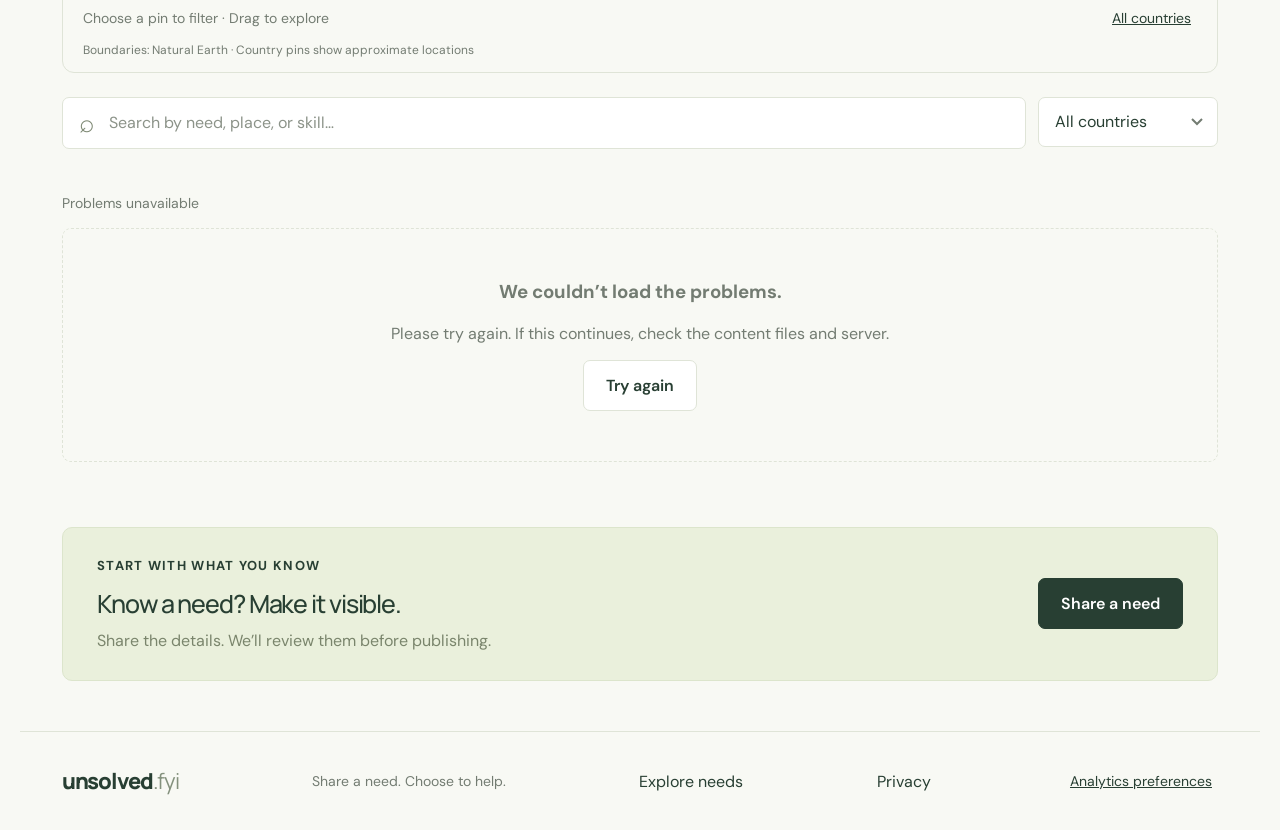
==== commit 20ebb249: "privacy and analytics" ====
--- a/site/index.html
+++ b/site/index.html
@@ -6,7 +6,7 @@
   <meta name="theme-color" content="#f7f8f2"><title>Unsolved — Share a need. Choose to help.</title>
   <link rel="icon" href="data:image/svg+xml,%3Csvg xmlns='http://www.w3.org/2000/svg' viewBox='0 0 40 40'%3E%3Crect width='40' height='40' rx='12' fill='%23294031'/%3E%3Ctext x='8' y='29' fill='%23d6ee9c' font-size='30'%3Eu%3C/text%3E%3C/svg%3E">
   <script src="theme.js"></script><link rel="stylesheet" href="styles.css"><script src="needs-data.js" defer></script><script src="issue-map.js" defer></script><script src="app.js" defer></script>
-</head>
+<script src="analytics-config.js" defer></script><script src="analytics.js" defer></script></head>
 <body class="landing">
 <a class="skip" href="#explore">Skip to needs</a>
 <header class="header wrap"><a class="brand" href="./" aria-label="Unsolved home">unsolved<span class="brand-fyi">.fyi</span></a><nav aria-label="Main navigation"><a href="#explore">Find a need</a><a href="#about">How it works</a></nav><button id="theme-toggle" class="theme-toggle" type="button" aria-label="Switch to dark mode" aria-pressed="false">☾ Dark mode</button><a class="header-cta" href="#contribute">Share a need</a></header>
@@ -15,7 +15,7 @@
 <section class="how-it-works wrap" id="about" aria-labelledby="how-title"><h2 id="how-title">Simple from the start.</h2><div class="how-grid"><article><h3>Share a need</h3><p>Describe the problem, the place, and what could help.</p></article><article><h3>Choose to help</h3><p>Explore the details and offer something you can contribute.</p></article><article><h3>Take the next step</h3><p>We review the offer and follow up to help make a connection.</p></article></div></section>
 <section id="explore" class="explore wrap"><div class="section-heading"><div><p class="eyebrow">FIND YOUR CONNECTION</p><h2>Explore needs</h2></div><p>Start with a need that speaks to you.</p></div><section class="issue-map" aria-label="World map of needs"><div class="map-heading"><div><strong>Find a need, anywhere</strong><p id="map-summary" aria-live="polite">Loading map…</p></div><button type="button" id="map-expand" aria-label="Expand world map">⤢ <span>Expand</span></button></div><div class="map-canvas"><svg id="world-map" viewBox="0 0 720 360" aria-label="World map with selectable need counts by country"><g id="map-geography"></g><g id="map-pins"></g></svg><div class="map-controls"><button type="button" id="map-zoom-in" aria-label="Zoom in">+</button><button type="button" id="map-zoom-out" aria-label="Zoom out">−</button><button type="button" id="map-home" aria-label="Reset map view">↺</button></div></div><div class="map-footer"><span>Choose a pin to filter · Drag to explore</span><button type="button" id="map-clear" class="text-button">All countries</button></div><p id="map-unmapped" hidden></p><small class="map-credit">Boundaries: Natural Earth · Country pins show approximate locations</small></section><dialog id="map-dialog" aria-label="Expanded world map"><div id="map-expanded-host"></div></dialog><div class="search-row"><label class="search-box"><span aria-hidden="true">⌕</span><input type="search" id="search" placeholder="Search by need, place, or skill…" aria-label="Search problems, places, or skills"></label><label class="country-label"><span class="sr-only">Filter by country</span><select id="country"><option value="">All countries</option></select></label></div><div id="categories" class="categories" role="group" aria-label="Filter by category"></div><div class="results-bar"><span id="result-count" role="status" aria-live="polite">Loading needs…</span><button id="clear" class="text-button" hidden>Clear filters ↺</button><span class="results-hint">Explore the evidence. Help check the next step.</span></div><p id="load-warning" class="sample-notice" role="status" hidden>Some needs could not load. Refresh to see the complete list.</p><div id="problems" class="grid"></div><div class="more-needs"><button class="button" id="load-more" hidden>Show more needs</button></div><div id="empty" class="empty" hidden><h3>No matching needs yet.</h3><p>Try another search or reset the filters.</p><button class="button" id="reset">Reset filters</button></div><div id="error" class="empty" hidden><h3>We couldn’t load the problems.</h3><p>Please try again. If this continues, check the content files and server.</p><button class="button" onclick="location.reload()">Try again</button></div></section>
 <section class="contribute wrap" id="contribute"><div><p class="eyebrow">START WITH WHAT YOU KNOW</p><h2>Know a need? Make it visible.</h2><p>Share the details. We’ll review them before publishing.</p></div><button class="button primary" id="contribute-button">Share a need</button></section>
-</main><footer class="wrap"><a class="brand" href="./">unsolved<span class="brand-fyi">.fyi</span></a><span>Share a need. Choose to help.</span><a href="#explore">Explore needs</a></footer>
+</main><footer class="wrap"><a class="brand" href="./">unsolved<span class="brand-fyi">.fyi</span></a><span>Share a need. Choose to help.</span><a href="#explore">Explore needs</a><a href="privacy.html">Privacy</a><button class="text-button" type="button" data-analytics-settings>Analytics preferences</button></footer>
 <dialog id="detail"><button class="close" aria-label="Close dialog">×</button><div id="detail-content"></div></dialog>
 <noscript><p class="wrap">Please enable JavaScript to browse and filter the problem records.</p></noscript>
 </body></html>
--- a/site/styles.css
+++ b/site/styles.css
@@ -47,3 +47,5 @@
 /* Keep the welcoming hero card and give geographic discovery its own space. */
 .landing .explore>.issue-map{margin-bottom:24px}.landing .explore>.issue-map .map-canvas svg{max-height:380px}.landing .map-heading{padding:18px 20px}.landing .map-heading strong{font-size:18px}.landing .map-heading p{font-size:14px}.landing .map-heading button{font-size:14px;min-height:44px}.landing .map-footer{font-size:14px;padding:14px 20px}.landing .map-credit{font-size:12px;padding:0 20px 14px}.landing .map-controls button{min-width:44px;min-height:44px}.landing #map-unmapped{font-size:14px}.landing #map-dialog .map-canvas svg{max-height:70dvh}
 @media(max-width:720px){.landing .connection-card{transform:rotate(1deg)}.landing .map-heading{padding:14px;gap:8px}.landing .map-heading strong{font-size:16px}.landing .map-footer{padding:12px 14px;align-items:flex-start;flex-wrap:wrap;gap:10px}.landing .map-credit{padding-left:14px;padding-right:14px}.landing .explore>.issue-map .map-canvas svg{max-height:none}.landing .map-heading p{line-height:1.5}}
+
+.privacy-page{max-width:850px;padding-top:30px;padding-bottom:60px;font-size:16px;line-height:1.8}.privacy-page h1{font-size:48px}.privacy-page h2{margin-top:32px;font-size:24px}.privacy-page a,.analytics-choice a{text-decoration:underline}.analytics-choice{position:fixed;z-index:1000;bottom:16px;left:16px;right:16px;max-width:620px;margin:auto;padding:24px;background:var(--bg);color:var(--ink);border:1px solid var(--line);border-radius:12px;box-shadow:0 4px 30px #0003;font-size:16px;line-height:1.5}.analytics-choice[hidden]{display:none}.analytics-choice .button{font-size:16px}.analytics-choice button:disabled{opacity:.5;cursor:default}footer{flex-wrap:wrap;gap:20px}
